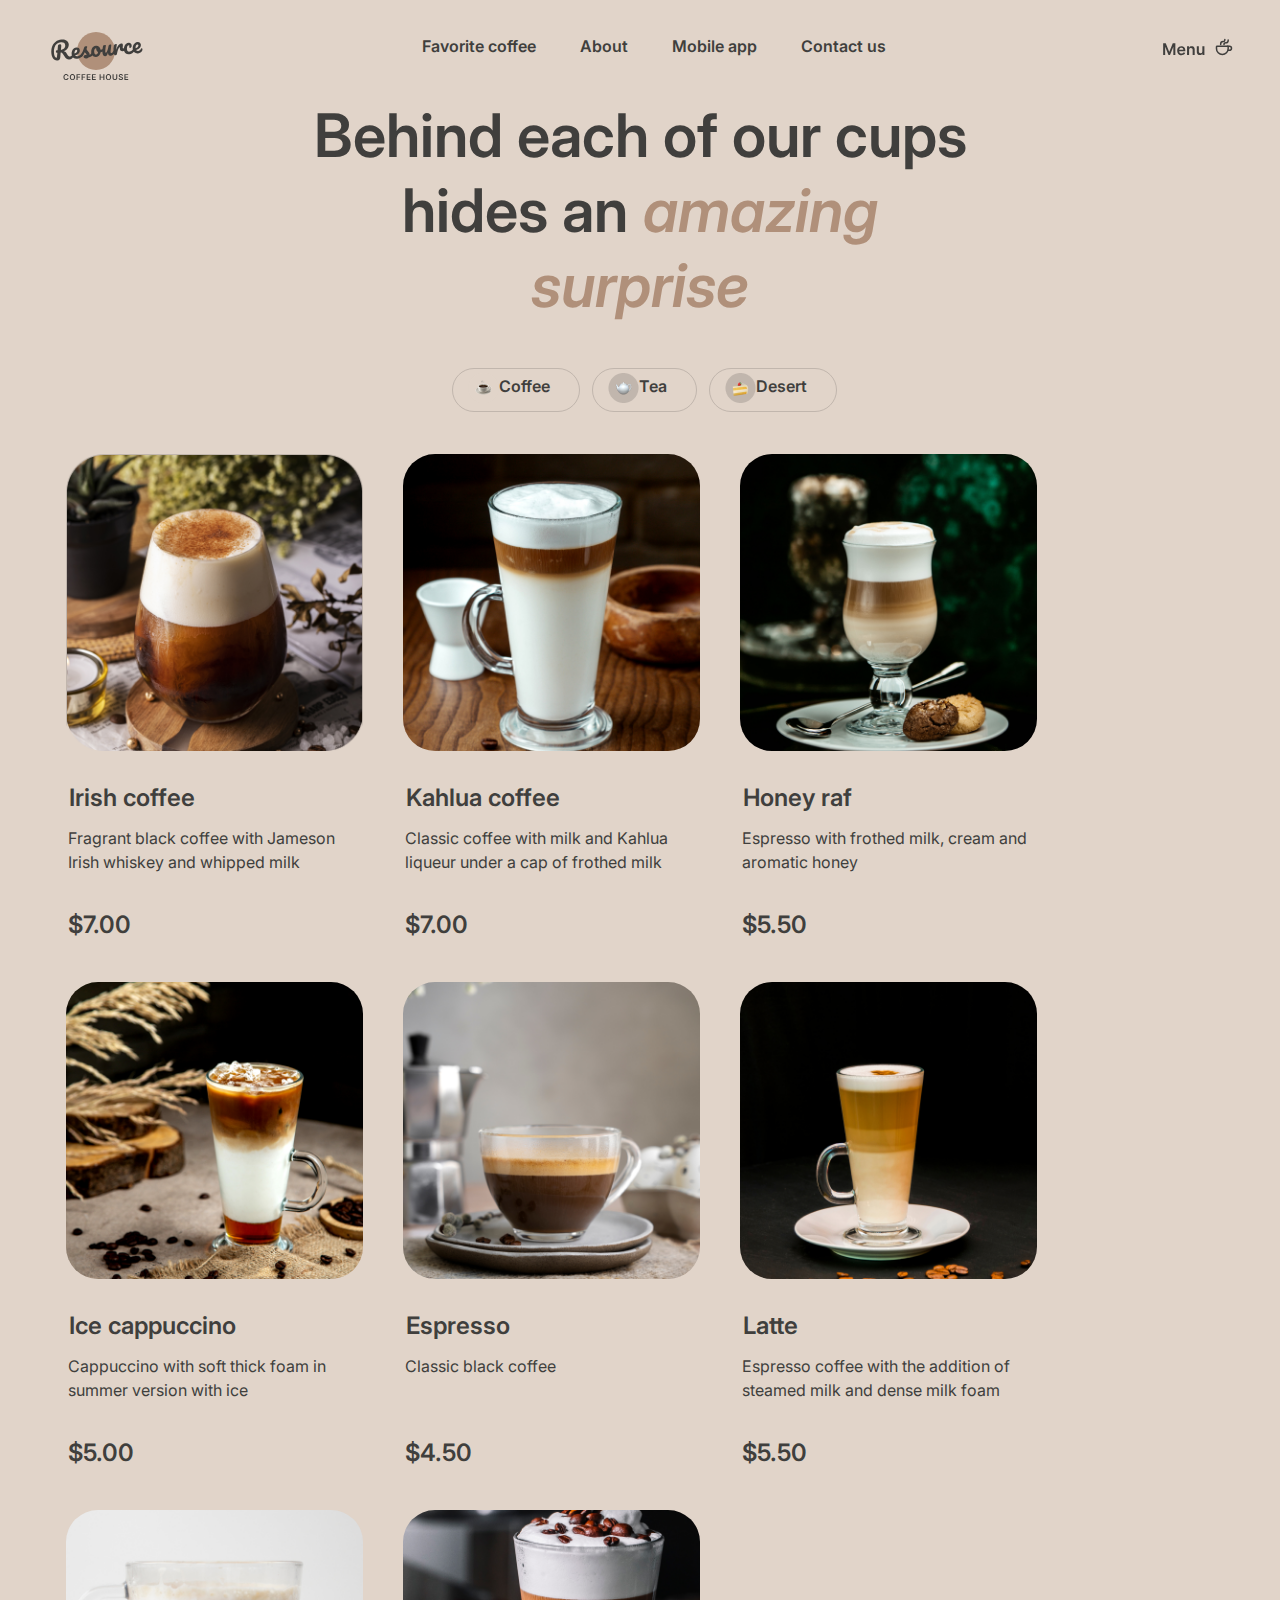
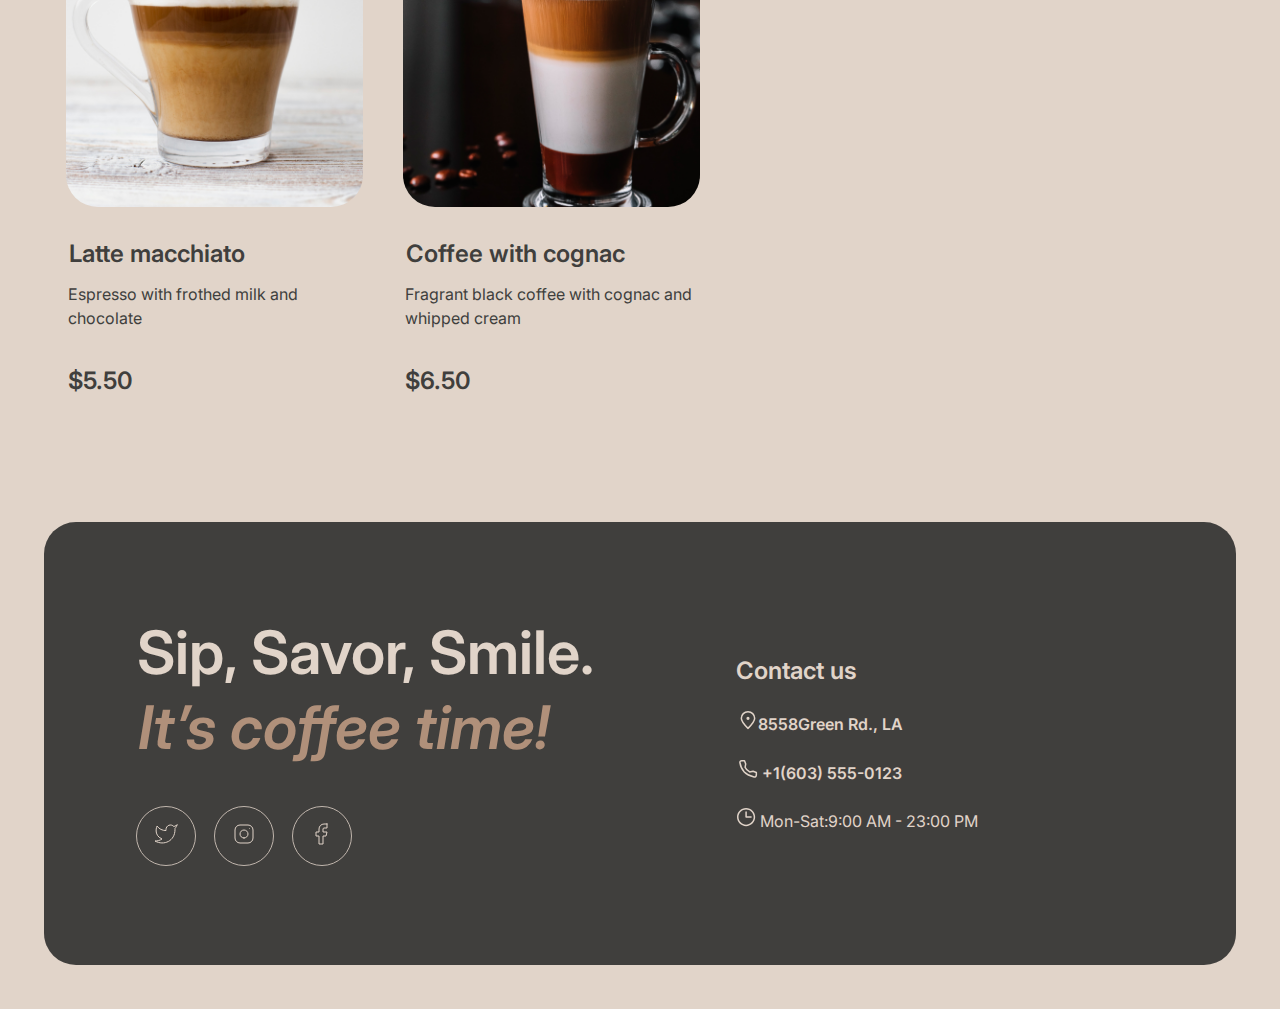
==== Coffee-House/page2/menu.html @ 2c1d0904 "Add files via upload" ====
<!doctype html>
<html lang="en">
    <head>
        <meta charset="UTF-8" />
        <meta name="viewport" content="width=device-width, initial-scale=1.0" />
        <title>Menu</title>
        <link rel="stylesheet" href="./css/menu.css" />
        <link rel="icon" href="../assets/favicon.ico" />
    </head>
    <body>
        <div class="wrapper">
            <header class="header">
                <div class="header__container">
                    <a
                        class="header__logo"
                        href="https://rolling-scopes-school.github.io/valdispatriarh-JSFE2023Q4/Coffee-House/"
                    >
                        <img src="../assets/logo.svg" alt="logo" />
                    </a>
                    <nav class="header__nav nav">
                        <ul class="nav__list">
                            <li class="nav__item">
                                <a
                                    href="https://rolling-scopes-school.github.io/valdispatriarh-JSFE2023Q4/Coffee-House/#favorite-coffee"
                                    class="nav__link"
                                    >Favorite coffee</a
                                >
                            </li>
                            <li class="nav__item">
                                <a
                                    href="https://rolling-scopes-school.github.io/valdispatriarh-JSFE2023Q4/Coffee-House/#about"
                                    class="nav__link"
                                    >About</a
                                >
                            </li>
                            <li class="nav__item">
                                <a
                                    href="https://rolling-scopes-school.github.io/valdispatriarh-JSFE2023Q4/Coffee-House/#mobile-app"
                                    class="nav__link"
                                    >Mobile app</a
                                >
                            </li>
                            <li class="nav__item">
                                <a href="#contact-us" class="nav__link"
                                    >Contact us</a
                                >
                            </li>
                        </ul>
                    </nav>
                    <a class="header__btn">
                        <img src="../assets/menu-item.svg" alt="menu" />
                    </a>
                    <img
                        class="header__img-burger"
                        src="../assets/button-icon-burger.svg"
                        alt="burger-menu"
                    />
                </div>
            </header>
            <main class="page2">
                <div class="page2__container menu">
                    <h1 class="menu__h1">
                        Behind each of our cups hides an
                        <i class="h1-i">amazing surprise</i>
                    </h1>
                    <div class="menu__link-list link-list">
                        <button class="link-list__button">
                            <img src="../assets/icon.png" alt="cofee" />Coffee
                        </button>
                        <button class="link-list__button">
                            <img src="../assets/icon2.png" alt="tea" />Tea
                        </button>
                        <button class="link-list__button">
                            <img src="../assets/icon3.png" alt="desert" />Desert
                        </button>
                    </div>
                    <div class="menu__block-card block-card">
                        <div class="block-card__card card">
                            <img
                                class="card__img"
                                src="../assets/coffee-1.png"
                                alt="coffee"
                            />
                            <div class="card__h3-name">Irish coffee</div>
                            <div class="card__text">
                                Fragrant black coffee with Jameson Irish whiskey
                                and whipped milk
                            </div>
                            <div class="card__h3-price">$7.00</div>
                        </div>
                        <div class="block-card__card card">
                            <img
                                class="card__img"
                                src="../assets/coffee-2.png"
                                alt="coffee"
                            />
                            <div class="card__h3-name">Kahlua coffee</div>
                            <div class="card__text">
                                Classic coffee with milk and Kahlua liqueur
                                under a cap of frothed milk
                            </div>
                            <div class="card__h3-price">$7.00</div>
                        </div>
                        <div class="block-card__card card">
                            <img
                                class="card__img"
                                src="../assets/coffee-3.png"
                                alt="coffee"
                            />
                            <div class="card__h3-name">Honey raf</div>
                            <div class="card__text">
                                Espresso with frothed milk, cream and aromatic
                                honey
                            </div>
                            <div class="card__h3-price">$5.50</div>
                        </div>
                        <div class="block-card__card card">
                            <img
                                class="card__img"
                                src="../assets/coffee-4.png"
                                alt="coffee"
                            />
                            <div class="card__h3-name">Ice cappuccino</div>
                            <div class="card__text">
                                Cappuccino with soft thick foam in summer
                                version with ice
                            </div>
                            <div class="card__h3-price">$5.00</div>
                        </div>
                        <div class="block-card__card card">
                            <img
                                class="card__img"
                                src="../assets/coffee-5.png"
                                alt="coffee"
                            />
                            <div class="card__h3-name">Espresso</div>
                            <div class="card__text">Classic black coffee</div>
                            <div class="card__h3-price">$4.50</div>
                        </div>
                        <div class="block-card__card card">
                            <img
                                class="card__img"
                                src="../assets/coffee-6.png"
                                alt="coffee"
                            />
                            <div class="card__h3-name">Latte</div>
                            <div class="card__text">
                                Espresso coffee with the addition of steamed
                                milk and dense milk foam
                            </div>
                            <div class="card__h3-price">$5.50</div>
                        </div>
                        <div class="block-card__card card">
                            <img
                                class="card__img"
                                src="../assets/coffee-7.png"
                                alt="coffee"
                            />
                            <div class="card__h3-name">Latte macchiato</div>
                            <div class="card__text">
                                Espresso with frothed milk and chocolate
                            </div>
                            <div class="card__h3-price">$5.50</div>
                        </div>
                        <div class="block-card__card card">
                            <img
                                class="card__img"
                                src="../assets/coffee-8.png"
                                alt="coffee"
                            />
                            <div class="card__h3-name">Coffee with cognac</div>
                            <div class="card__text">
                                Fragrant black coffee with cognac and whipped
                                cream
                            </div>
                            <div class="card__h3-price">$6.50</div>
                        </div>
                    </div>
                </div>
            </main>
            <footer class="footer">
                <div class="footer__container contact">
                    <div class="contact__column1 column1">
                        <h2 class="column1__h2-footer" id="contact-us">
                            Sip, Savor, Smile. <br />
                            <i class="h2-i">It’s coffee time!</i>
                        </h2>
                        <div class="column1__socials socials">
                            <button class="socials__social">
                                <img
                                    src="../assets/twitter.svg"
                                    alt="twitter"
                                />
                            </button>
                            <button class="socials__social">
                                <img
                                    src="../assets/instagram.svg"
                                    alt="instagram"
                                />
                            </button>
                            <button class="socials__social">
                                <img
                                    src="../assets/facebook.svg"
                                    alt="facebook"
                                />
                            </button>
                        </div>
                    </div>
                    <div class="contact__column2 column2">
                        <div class="column2__h3">Contact us</div>
                        <div class="column2__block-mobile block-mobile">
                            <div class="block-mobile__mobile mobile">
                                <a
                                    class="mobile__link"
                                    href="https://www.google.com/maps/place/Stadion+KS+Unia/@50.0843078,19.0805729,440m/data=!3m1!1e3!4m6!3m5!1s0x4716b8bbd74f8417:0xfcd9d0f91b999018!8m2!3d50.0828512!4d19.0829409!16s%2Fg%2F1tlbmw_q?hl=pl&entry=ttu"
                                    target="_blank"
                                    ><img
                                        src="../assets/pin-alt.svg"
                                        alt="pin-alt"
                                    />8558Green Rd., LA</a
                                >
                            </div>
                            <div class="block-mobile__mobile mobile">
                                <a
                                    class="mobile__link"
                                    href="tel:+1(603)555-0123"
                                >
                                    <img
                                        src="../assets/phone.svg"
                                        alt="phone"
                                    />
                                    +1(603) 555-0123</a
                                >
                            </div>
                            <div class="block-mobile__mobile mobile">
                                <img src="../assets/Union.svg" alt="Union" />
                                Mon-Sat:9:00 AM - 23:00 PM
                            </div>
                        </div>
                    </div>
                </div>
            </footer>
        </div>
        <script src="js/main.js"></script>
    </body>
</html>
---- Coffee-House/page2/css/menu.css ----
@charset "UTF-8";
@import url(https://fonts.googleapis.com/css?family=Inter:100,200,300,regular,500,600,700,800,900);
.wrapper {
  display: flex;
}

.item {
  flex: 1 200px;
  order: 2;
}

/*! normalize.css v8.0.1 | MIT License | github.com/necolas/normalize.css */
/* Document
   ========================================================================== */
/**
 * 1. Correct the line height in all browsers.
 * 2. Prevent adjustments of font size after orientation changes in iOS.
 */
html {
  line-height: 1.15; /* 1 */
  -webkit-text-size-adjust: 100%; /* 2 */
}

/* Sections
     ========================================================================== */
/**
   * Remove the margin in all browsers.
   */
body {
  margin: 0;
}

/**
   * Render the `main` element consistently in IE.
   */
main {
  display: block;
}

/**
   * Correct the font size and margin on `h1` elements within `section` and
   * `article` contexts in Chrome, Firefox, and Safari.
   */
h1 {
  font-size: 2em;
  margin: 0.67em 0;
}

/* Grouping content
     ========================================================================== */
/**
   * 1. Add the correct box sizing in Firefox.
   * 2. Show the overflow in Edge and IE.
   */
hr {
  box-sizing: content-box; /* 1 */
  height: 0; /* 1 */
  overflow: visible; /* 2 */
}

/**
   * 1. Correct the inheritance and scaling of font size in all browsers.
   * 2. Correct the odd `em` font sizing in all browsers.
   */
pre {
  font-family: monospace, monospace; /* 1 */
  font-size: 1em; /* 2 */
}

/* Text-level semantics
     ========================================================================== */
/**
   * Remove the gray background on active links in IE 10.
   */
a {
  background-color: transparent;
}

/**
   * 1. Remove the bottom border in Chrome 57-
   * 2. Add the correct text decoration in Chrome, Edge, IE, Opera, and Safari.
   */
abbr[title] {
  border-bottom: none; /* 1 */
  text-decoration: underline; /* 2 */
  -webkit-text-decoration: underline dotted;
          text-decoration: underline dotted; /* 2 */
}

/**
   * Add the correct font weight in Chrome, Edge, and Safari.
   */
b,
strong {
  font-weight: bolder;
}

/**
   * 1. Correct the inheritance and scaling of font size in all browsers.
   * 2. Correct the odd `em` font sizing in all browsers.
   */
code,
kbd,
samp {
  font-family: monospace, monospace; /* 1 */
  font-size: 1em; /* 2 */
}

/**
   * Add the correct font size in all browsers.
   */
small {
  font-size: 80%;
}

/**
   * Prevent `sub` and `sup` elements from affecting the line height in
   * all browsers.
   */
sub,
sup {
  font-size: 75%;
  line-height: 0;
  position: relative;
  vertical-align: baseline;
}

sub {
  bottom: -0.25em;
}

sup {
  top: -0.5em;
}

/* Embedded content
     ========================================================================== */
/**
   * Remove the border on images inside links in IE 10.
   */
img {
  border-style: none;
}

/* Forms
     ========================================================================== */
/**
   * 1. Change the font styles in all browsers.
   * 2. Remove the margin in Firefox and Safari.
   */
button,
input,
optgroup,
select,
textarea {
  font-family: inherit; /* 1 */
  font-size: 100%; /* 1 */
  line-height: 1.15; /* 1 */
  margin: 0; /* 2 */
}

/**
   * Show the overflow in IE.
   * 1. Show the overflow in Edge.
   */
button,
input {
  /* 1 */
  overflow: visible;
}

/**
   * Remove the inheritance of text transform in Edge, Firefox, and IE.
   * 1. Remove the inheritance of text transform in Firefox.
   */
button,
select {
  /* 1 */
  text-transform: none;
}

/**
   * Correct the inability to style clickable types in iOS and Safari.
   */
button,
[type=button],
[type=reset],
[type=submit] {
  -webkit-appearance: button;
}

/**
   * Remove the inner border and padding in Firefox.
   */
button::-moz-focus-inner,
[type=button]::-moz-focus-inner,
[type=reset]::-moz-focus-inner,
[type=submit]::-moz-focus-inner {
  border-style: none;
  padding: 0;
}

/**
   * Restore the focus styles unset by the previous rule.
   */
button:-moz-focusring,
[type=button]:-moz-focusring,
[type=reset]:-moz-focusring,
[type=submit]:-moz-focusring {
  outline: 1px dotted ButtonText;
}

/**
   * Correct the padding in Firefox.
   */
fieldset {
  padding: 0.35em 0.75em 0.625em;
}

/**
   * 1. Correct the text wrapping in Edge and IE.
   * 2. Correct the color inheritance from `fieldset` elements in IE.
   * 3. Remove the padding so developers are not caught out when they zero out
   *    `fieldset` elements in all browsers.
   */
legend {
  box-sizing: border-box; /* 1 */
  color: inherit; /* 2 */
  display: table; /* 1 */
  max-width: 100%; /* 1 */
  padding: 0; /* 3 */
  white-space: normal; /* 1 */
}

/**
   * Add the correct vertical alignment in Chrome, Firefox, and Opera.
   */
progress {
  vertical-align: baseline;
}

/**
   * Remove the default vertical scrollbar in IE 10+.
   */
textarea {
  overflow: auto;
}

/**
   * 1. Add the correct box sizing in IE 10.
   * 2. Remove the padding in IE 10.
   */
[type=checkbox],
[type=radio] {
  box-sizing: border-box; /* 1 */
  padding: 0; /* 2 */
}

/**
   * Correct the cursor style of increment and decrement buttons in Chrome.
   */
[type=number]::-webkit-inner-spin-button,
[type=number]::-webkit-outer-spin-button {
  height: auto;
}

/**
   * 1. Correct the odd appearance in Chrome and Safari.
   * 2. Correct the outline style in Safari.
   */
[type=search] {
  -webkit-appearance: textfield; /* 1 */
  outline-offset: -2px; /* 2 */
}

/**
   * Remove the inner padding in Chrome and Safari on macOS.
   */
[type=search]::-webkit-search-decoration {
  -webkit-appearance: none;
}

/**
   * 1. Correct the inability to style clickable types in iOS and Safari.
   * 2. Change font properties to `inherit` in Safari.
   */
::-webkit-file-upload-button {
  -webkit-appearance: button; /* 1 */
  font: inherit; /* 2 */
}

/* Interactive
     ========================================================================== */
/*
   * Add the correct display in Edge, IE 10+, and Firefox.
   */
details {
  display: block;
}

/*
   * Add the correct display in all browsers.
   */
summary {
  display: list-item;
}

/* Misc
     ========================================================================== */
/**
   * Add the correct display in IE 10+.
   */
template {
  display: none;
}

/**
   * Add the correct display in IE 10.
   */
[hidden] {
  display: none;
}

.menu__h1, .h1-i, .h2-i, .column1__h2-footer {
  font-size: 3.75rem;
  font-weight: 600;
  line-height: 125%;
}

.h1-i, .h2-i {
  font-style: italic;
}

.card__h3-price, .card__h3-name, .column2__h3 {
  font-size: 1.5rem;
  font-weight: 600;
  line-height: 125%;
}

body {
  font-size: 1rem;
  font-weight: 400;
  line-height: 150%;
}

.menu .link-list__button, .nav__link, .mobile__link {
  font-size: 1rem;
  font-weight: 600;
  line-height: 150%;
}

.header__container {
  max-height: 3.75rem;
  display: flex;
  flex-direction: row;
  justify-content: space-between;
}
.header__nav {
  flex: 1 1 auto;
  display: flex;
  flex-direction: row;
}
@media screen and (max-width: 768px) {
  .header__nav {
    display: none;
  }
}
.header__btn {
  padding-top: 0.7rem;
}
@media screen and (max-width: 768px) {
  .header__btn {
    display: none;
  }
}
.header__img-burger {
  display: none;
}
@media screen and (max-width: 768px) {
  .header__img-burger {
    display: block;
  }
}

.nav__list {
  padding: 0;
  margin: 0;
  flex: 1 1 auto;
  display: flex;
  flex-direction: row;
  justify-content: center;
  gap: 1.9rem;
  list-style: none;
}
.nav__item {
  display: flex;
  flex-direction: row;
}
.nav__link {
  padding: 0.3rem 0.3rem 0.3rem 0.3rem;
}

.wrapper {
  display: flex;
}

.item {
  flex: 1 200px;
  order: 2;
}

/*! normalize.css v8.0.1 | MIT License | github.com/necolas/normalize.css */
/* Document
   ========================================================================== */
/**
 * 1. Correct the line height in all browsers.
 * 2. Prevent adjustments of font size after orientation changes in iOS.
 */
html {
  line-height: 1.15; /* 1 */
  -webkit-text-size-adjust: 100%; /* 2 */
}

/* Sections
     ========================================================================== */
/**
   * Remove the margin in all browsers.
   */
body {
  margin: 0;
}

/**
   * Render the `main` element consistently in IE.
   */
main {
  display: block;
}

/**
   * Correct the font size and margin on `h1` elements within `section` and
   * `article` contexts in Chrome, Firefox, and Safari.
   */
h1 {
  font-size: 2em;
  margin: 0.67em 0;
}

/* Grouping content
     ========================================================================== */
/**
   * 1. Add the correct box sizing in Firefox.
   * 2. Show the overflow in Edge and IE.
   */
hr {
  box-sizing: content-box; /* 1 */
  height: 0; /* 1 */
  overflow: visible; /* 2 */
}

/**
   * 1. Correct the inheritance and scaling of font size in all browsers.
   * 2. Correct the odd `em` font sizing in all browsers.
   */
pre {
  font-family: monospace, monospace; /* 1 */
  font-size: 1em; /* 2 */
}

/* Text-level semantics
     ========================================================================== */
/**
   * Remove the gray background on active links in IE 10.
   */
a {
  background-color: transparent;
}

/**
   * 1. Remove the bottom border in Chrome 57-
   * 2. Add the correct text decoration in Chrome, Edge, IE, Opera, and Safari.
   */
abbr[title] {
  border-bottom: none; /* 1 */
  text-decoration: underline; /* 2 */
  -webkit-text-decoration: underline dotted;
          text-decoration: underline dotted; /* 2 */
}

/**
   * Add the correct font weight in Chrome, Edge, and Safari.
   */
b,
strong {
  font-weight: bolder;
}

/**
   * 1. Correct the inheritance and scaling of font size in all browsers.
   * 2. Correct the odd `em` font sizing in all browsers.
   */
code,
kbd,
samp {
  font-family: monospace, monospace; /* 1 */
  font-size: 1em; /* 2 */
}

/**
   * Add the correct font size in all browsers.
   */
small {
  font-size: 80%;
}

/**
   * Prevent `sub` and `sup` elements from affecting the line height in
   * all browsers.
   */
sub,
sup {
  font-size: 75%;
  line-height: 0;
  position: relative;
  vertical-align: baseline;
}

sub {
  bottom: -0.25em;
}

sup {
  top: -0.5em;
}

/* Embedded content
     ========================================================================== */
/**
   * Remove the border on images inside links in IE 10.
   */
img {
  border-style: none;
}

/* Forms
     ========================================================================== */
/**
   * 1. Change the font styles in all browsers.
   * 2. Remove the margin in Firefox and Safari.
   */
button,
input,
optgroup,
select,
textarea {
  font-family: inherit; /* 1 */
  font-size: 100%; /* 1 */
  line-height: 1.15; /* 1 */
  margin: 0; /* 2 */
}

/**
   * Show the overflow in IE.
   * 1. Show the overflow in Edge.
   */
button,
input {
  /* 1 */
  overflow: visible;
}

/**
   * Remove the inheritance of text transform in Edge, Firefox, and IE.
   * 1. Remove the inheritance of text transform in Firefox.
   */
button,
select {
  /* 1 */
  text-transform: none;
}

/**
   * Correct the inability to style clickable types in iOS and Safari.
   */
button,
[type=button],
[type=reset],
[type=submit] {
  -webkit-appearance: button;
}

/**
   * Remove the inner border and padding in Firefox.
   */
button::-moz-focus-inner,
[type=button]::-moz-focus-inner,
[type=reset]::-moz-focus-inner,
[type=submit]::-moz-focus-inner {
  border-style: none;
  padding: 0;
}

/**
   * Restore the focus styles unset by the previous rule.
   */
button:-moz-focusring,
[type=button]:-moz-focusring,
[type=reset]:-moz-focusring,
[type=submit]:-moz-focusring {
  outline: 1px dotted ButtonText;
}

/**
   * Correct the padding in Firefox.
   */
fieldset {
  padding: 0.35em 0.75em 0.625em;
}

/**
   * 1. Correct the text wrapping in Edge and IE.
   * 2. Correct the color inheritance from `fieldset` elements in IE.
   * 3. Remove the padding so developers are not caught out when they zero out
   *    `fieldset` elements in all browsers.
   */
legend {
  box-sizing: border-box; /* 1 */
  color: inherit; /* 2 */
  display: table; /* 1 */
  max-width: 100%; /* 1 */
  padding: 0; /* 3 */
  white-space: normal; /* 1 */
}

/**
   * Add the correct vertical alignment in Chrome, Firefox, and Opera.
   */
progress {
  vertical-align: baseline;
}

/**
   * Remove the default vertical scrollbar in IE 10+.
   */
textarea {
  overflow: auto;
}

/**
   * 1. Add the correct box sizing in IE 10.
   * 2. Remove the padding in IE 10.
   */
[type=checkbox],
[type=radio] {
  box-sizing: border-box; /* 1 */
  padding: 0; /* 2 */
}

/**
   * Correct the cursor style of increment and decrement buttons in Chrome.
   */
[type=number]::-webkit-inner-spin-button,
[type=number]::-webkit-outer-spin-button {
  height: auto;
}

/**
   * 1. Correct the odd appearance in Chrome and Safari.
   * 2. Correct the outline style in Safari.
   */
[type=search] {
  -webkit-appearance: textfield; /* 1 */
  outline-offset: -2px; /* 2 */
}

/**
   * Remove the inner padding in Chrome and Safari on macOS.
   */
[type=search]::-webkit-search-decoration {
  -webkit-appearance: none;
}

/**
   * 1. Correct the inability to style clickable types in iOS and Safari.
   * 2. Change font properties to `inherit` in Safari.
   */
::-webkit-file-upload-button {
  -webkit-appearance: button; /* 1 */
  font: inherit; /* 2 */
}

/* Interactive
     ========================================================================== */
/*
   * Add the correct display in Edge, IE 10+, and Firefox.
   */
details {
  display: block;
}

/*
   * Add the correct display in all browsers.
   */
summary {
  display: list-item;
}

/* Misc
     ========================================================================== */
/**
   * Add the correct display in IE 10+.
   */
template {
  display: none;
}

/**
   * Add the correct display in IE 10.
   */
[hidden] {
  display: none;
}

.menu__h1, .h1-i, .h2-i, .column1__h2-footer {
  font-size: 3.75rem;
  font-weight: 600;
  line-height: 125%;
}

.h1-i, .h2-i {
  font-style: italic;
}

.card__h3-price, .card__h3-name, .column2__h3 {
  font-size: 1.5rem;
  font-weight: 600;
  line-height: 125%;
}

body {
  font-size: 1rem;
  font-weight: 400;
  line-height: 150%;
}

.menu .link-list__button, .nav__link, .mobile__link {
  font-size: 1rem;
  font-weight: 600;
  line-height: 150%;
}

.footer__container {
  display: flex;
  flex-direction: row;
  background-color: #403f3d;
  border-radius: 2rem;
  padding: 5rem;
  gap: 8.625rem;
}
@media screen and (max-width: 1100px) {
  .footer__container {
    display: flex;
    flex-direction: column;
    gap: 0rem;
  }
}

.contact__column1 {
  display: flex;
  flex-direction: column;
  align-items: flex-start;
}
.contact__column2 {
  display: flex;
  flex-direction: column;
  margin-top: 3.1875rem;
}

.column1__h2-footer {
  color: #e1d4c9;
  padding: 0.625rem 0 0 0.625rem;
  margin: 0;
}
.column1__socials {
  display: flex;
  flex-direction: row;
  margin: 1.875rem 5.875rem 0.4375rem 0rem;
}

.socials__social {
  width: 3.75rem;
  height: 3.75rem;
  border-radius: 15rem;
  border: 0.0625rem solid #c1b6ad;
  background-color: transparent;
  padding: 0.4375rem;
  margin: 0.5625rem;
  cursor: pointer;
}
.socials__social:hover {
  background-color: #403f3d;
  color: #e1d4c9;
}

.column2__h3 {
  font-family: "Inter", sans-serif;
  color: #e1d4c9;
}
.column2__block-mobile {
  color: #e1d4c9;
}

.block-mobile__mobile {
  margin: 1.3125rem 0 0 0;
}

.mobile__link {
  font-family: "Inter", sans-serif;
  color: #e1d4c9;
  text-decoration: none;
  transition: -webkit-text-decoration 2s ease;
  transition: text-decoration 2s ease;
  transition: text-decoration 2s ease, -webkit-text-decoration 2s ease;
  cursor: pointer;
}
.mobile__link:hover {
  text-decoration: underline;
}

.wrapper {
  display: flex;
}

.item {
  flex: 1 200px;
  order: 2;
}

/*! normalize.css v8.0.1 | MIT License | github.com/necolas/normalize.css */
/* Document
   ========================================================================== */
/**
 * 1. Correct the line height in all browsers.
 * 2. Prevent adjustments of font size after orientation changes in iOS.
 */
html {
  line-height: 1.15; /* 1 */
  -webkit-text-size-adjust: 100%; /* 2 */
}

/* Sections
     ========================================================================== */
/**
   * Remove the margin in all browsers.
   */
body {
  margin: 0;
}

/**
   * Render the `main` element consistently in IE.
   */
main {
  display: block;
}

/**
   * Correct the font size and margin on `h1` elements within `section` and
   * `article` contexts in Chrome, Firefox, and Safari.
   */
h1 {
  font-size: 2em;
  margin: 0.67em 0;
}

/* Grouping content
     ========================================================================== */
/**
   * 1. Add the correct box sizing in Firefox.
   * 2. Show the overflow in Edge and IE.
   */
hr {
  box-sizing: content-box; /* 1 */
  height: 0; /* 1 */
  overflow: visible; /* 2 */
}

/**
   * 1. Correct the inheritance and scaling of font size in all browsers.
   * 2. Correct the odd `em` font sizing in all browsers.
   */
pre {
  font-family: monospace, monospace; /* 1 */
  font-size: 1em; /* 2 */
}

/* Text-level semantics
     ========================================================================== */
/**
   * Remove the gray background on active links in IE 10.
   */
a {
  background-color: transparent;
}

/**
   * 1. Remove the bottom border in Chrome 57-
   * 2. Add the correct text decoration in Chrome, Edge, IE, Opera, and Safari.
   */
abbr[title] {
  border-bottom: none; /* 1 */
  text-decoration: underline; /* 2 */
  -webkit-text-decoration: underline dotted;
          text-decoration: underline dotted; /* 2 */
}

/**
   * Add the correct font weight in Chrome, Edge, and Safari.
   */
b,
strong {
  font-weight: bolder;
}

/**
   * 1. Correct the inheritance and scaling of font size in all browsers.
   * 2. Correct the odd `em` font sizing in all browsers.
   */
code,
kbd,
samp {
  font-family: monospace, monospace; /* 1 */
  font-size: 1em; /* 2 */
}

/**
   * Add the correct font size in all browsers.
   */
small {
  font-size: 80%;
}

/**
   * Prevent `sub` and `sup` elements from affecting the line height in
   * all browsers.
   */
sub,
sup {
  font-size: 75%;
  line-height: 0;
  position: relative;
  vertical-align: baseline;
}

sub {
  bottom: -0.25em;
}

sup {
  top: -0.5em;
}

/* Embedded content
     ========================================================================== */
/**
   * Remove the border on images inside links in IE 10.
   */
img {
  border-style: none;
}

/* Forms
     ========================================================================== */
/**
   * 1. Change the font styles in all browsers.
   * 2. Remove the margin in Firefox and Safari.
   */
button,
input,
optgroup,
select,
textarea {
  font-family: inherit; /* 1 */
  font-size: 100%; /* 1 */
  line-height: 1.15; /* 1 */
  margin: 0; /* 2 */
}

/**
   * Show the overflow in IE.
   * 1. Show the overflow in Edge.
   */
button,
input {
  /* 1 */
  overflow: visible;
}

/**
   * Remove the inheritance of text transform in Edge, Firefox, and IE.
   * 1. Remove the inheritance of text transform in Firefox.
   */
button,
select {
  /* 1 */
  text-transform: none;
}

/**
   * Correct the inability to style clickable types in iOS and Safari.
   */
button,
[type=button],
[type=reset],
[type=submit] {
  -webkit-appearance: button;
}

/**
   * Remove the inner border and padding in Firefox.
   */
button::-moz-focus-inner,
[type=button]::-moz-focus-inner,
[type=reset]::-moz-focus-inner,
[type=submit]::-moz-focus-inner {
  border-style: none;
  padding: 0;
}

/**
   * Restore the focus styles unset by the previous rule.
   */
button:-moz-focusring,
[type=button]:-moz-focusring,
[type=reset]:-moz-focusring,
[type=submit]:-moz-focusring {
  outline: 1px dotted ButtonText;
}

/**
   * Correct the padding in Firefox.
   */
fieldset {
  padding: 0.35em 0.75em 0.625em;
}

/**
   * 1. Correct the text wrapping in Edge and IE.
   * 2. Correct the color inheritance from `fieldset` elements in IE.
   * 3. Remove the padding so developers are not caught out when they zero out
   *    `fieldset` elements in all browsers.
   */
legend {
  box-sizing: border-box; /* 1 */
  color: inherit; /* 2 */
  display: table; /* 1 */
  max-width: 100%; /* 1 */
  padding: 0; /* 3 */
  white-space: normal; /* 1 */
}

/**
   * Add the correct vertical alignment in Chrome, Firefox, and Opera.
   */
progress {
  vertical-align: baseline;
}

/**
   * Remove the default vertical scrollbar in IE 10+.
   */
textarea {
  overflow: auto;
}

/**
   * 1. Add the correct box sizing in IE 10.
   * 2. Remove the padding in IE 10.
   */
[type=checkbox],
[type=radio] {
  box-sizing: border-box; /* 1 */
  padding: 0; /* 2 */
}

/**
   * Correct the cursor style of increment and decrement buttons in Chrome.
   */
[type=number]::-webkit-inner-spin-button,
[type=number]::-webkit-outer-spin-button {
  height: auto;
}

/**
   * 1. Correct the odd appearance in Chrome and Safari.
   * 2. Correct the outline style in Safari.
   */
[type=search] {
  -webkit-appearance: textfield; /* 1 */
  outline-offset: -2px; /* 2 */
}

/**
   * Remove the inner padding in Chrome and Safari on macOS.
   */
[type=search]::-webkit-search-decoration {
  -webkit-appearance: none;
}

/**
   * 1. Correct the inability to style clickable types in iOS and Safari.
   * 2. Change font properties to `inherit` in Safari.
   */
::-webkit-file-upload-button {
  -webkit-appearance: button; /* 1 */
  font: inherit; /* 2 */
}

/* Interactive
     ========================================================================== */
/*
   * Add the correct display in Edge, IE 10+, and Firefox.
   */
details {
  display: block;
}

/*
   * Add the correct display in all browsers.
   */
summary {
  display: list-item;
}

/* Misc
     ========================================================================== */
/**
   * Add the correct display in IE 10+.
   */
template {
  display: none;
}

/**
   * Add the correct display in IE 10.
   */
[hidden] {
  display: none;
}

.menu__h1, .h1-i, .h2-i, .column1__h2-footer {
  font-size: 3.75rem;
  font-weight: 600;
  line-height: 125%;
}

.h1-i, .h2-i {
  font-style: italic;
}

.card__h3-price, .card__h3-name, .column2__h3 {
  font-size: 1.5rem;
  font-weight: 600;
  line-height: 125%;
}

body {
  font-size: 1rem;
  font-weight: 400;
  line-height: 150%;
}

.menu .link-list__button, .nav__link, .mobile__link {
  font-size: 1rem;
  font-weight: 600;
  line-height: 150%;
}

* {
  box-sizing: border-box;
  border: 0.0625rem solid rgba(0, 0, 0, 0);
}

html {
  scroll-behavior: smooth;
}

body {
  background-color: #e1d4c9;
  font-family: "Inter", sans-serif;
  color: #403f3d;
  touch-action: manipulation;
}

.wrapper {
  min-height: 100%;
  overflow: clip;
  display: flex;
  flex-direction: column;
  padding: 1.25rem 2.5rem 2.5rem 2.5rem;
}

[class*=__container] {
  max-width: 85rem;
  margin: 0 auto;
}

.menu__h1, .h1-i, .h2-i, .column1__h2-footer {
  font-size: 3.75rem;
  font-weight: 600;
  line-height: 125%;
}

.h1-i, .h2-i {
  font-style: italic;
}

.card__h3-price, .card__h3-name, .column2__h3 {
  font-size: 1.5rem;
  font-weight: 600;
  line-height: 125%;
}

body {
  font-size: 1rem;
  font-weight: 400;
  line-height: 150%;
}

.menu .link-list__button, .nav__link, .mobile__link {
  font-size: 1rem;
  font-weight: 600;
  line-height: 150%;
}

.menu__h1, .h1-i, .h2-i {
  font-family: "Inter", sans-serif;
  color: #403f3d;
}

.h1-i, .h2-i {
  color: #b0907a;
}

.column1__h2-footer, .menu__h1, .h1-i, .h2-i {
  font-size: 3.75rem;
  font-weight: 600;
  line-height: 125%;
}

.h1-i, .h2-i {
  font-style: italic;
}

.card__h3-price, .card__h3-name, .column2__h3 {
  font-size: 1.5rem;
  font-weight: 600;
  line-height: 125%;
}

body {
  font-size: 1rem;
  font-weight: 400;
  line-height: 150%;
}

.menu .link-list__button, .nav__link, .mobile__link {
  font-size: 1rem;
  font-weight: 600;
  line-height: 150%;
}

.column1__h2-footer, .menu__h1, .h1-i, .h2-i {
  font-size: 3.75rem;
  font-weight: 600;
  line-height: 125%;
}

.h1-i, .h2-i {
  font-style: italic;
}

.card__h3-price, .card__h3-name, .column2__h3 {
  font-size: 1.5rem;
  font-weight: 600;
  line-height: 125%;
}

body {
  font-size: 1rem;
  font-weight: 400;
  line-height: 150%;
}

.menu .link-list__button, .nav__link, .mobile__link {
  font-size: 1rem;
  font-weight: 600;
  line-height: 150%;
}

.nav__link {
  font-family: "Inter", sans-serif;
  color: #403f3d;
  text-decoration: none;
  transition: -webkit-text-decoration 2s ease;
  transition: text-decoration 2s ease;
  transition: text-decoration 2s ease, -webkit-text-decoration 2s ease;
  cursor: pointer;
}
.nav__link:hover {
  text-decoration: underline;
}

.column1__h2-footer, .menu__h1, .h1-i, .h2-i {
  font-size: 3.75rem;
  font-weight: 600;
  line-height: 125%;
}

.h1-i, .h2-i {
  font-style: italic;
}

.card__h3-price, .card__h3-name, .column2__h3 {
  font-size: 1.5rem;
  font-weight: 600;
  line-height: 125%;
}

body {
  font-size: 1rem;
  font-weight: 400;
  line-height: 150%;
}

.menu .link-list__button, .mobile__link, .nav__link {
  font-size: 1rem;
  font-weight: 600;
  line-height: 150%;
}

.column1__h2-footer, .menu__h1, .h1-i, .h2-i {
  font-size: 3.75rem;
  font-weight: 600;
  line-height: 125%;
}

.h1-i, .h2-i {
  font-style: italic;
}

.card__h3-price, .card__h3-name, .column2__h3 {
  font-size: 1.5rem;
  font-weight: 600;
  line-height: 125%;
}

body {
  font-size: 1rem;
  font-weight: 400;
  line-height: 150%;
}

.menu .link-list__button, .mobile__link, .nav__link {
  font-size: 1rem;
  font-weight: 600;
  line-height: 150%;
}

.menu__h1, .h1-i, .h2-i {
  font-family: "Inter", sans-serif;
  color: #403f3d;
}

.h1-i, .h2-i {
  color: #b0907a;
}

.column1__h2-footer, .menu__h1, .h1-i, .h2-i {
  font-size: 3.75rem;
  font-weight: 600;
  line-height: 125%;
}

.h1-i, .h2-i {
  font-style: italic;
}

.card__h3-price, .card__h3-name, .column2__h3 {
  font-size: 1.5rem;
  font-weight: 600;
  line-height: 125%;
}

body {
  font-size: 1rem;
  font-weight: 400;
  line-height: 150%;
}

.menu .link-list__button, .mobile__link, .nav__link {
  font-size: 1rem;
  font-weight: 600;
  line-height: 150%;
}

.nav__link {
  font-family: "Inter", sans-serif;
  color: #403f3d;
  text-decoration: none;
  transition: -webkit-text-decoration 2s ease;
  transition: text-decoration 2s ease;
  transition: text-decoration 2s ease, -webkit-text-decoration 2s ease;
  cursor: pointer;
}
.nav__link:hover {
  text-decoration: underline;
}

.column1__h2-footer, .menu__h1, .h1-i, .h2-i {
  font-size: 3.75rem;
  font-weight: 600;
  line-height: 125%;
}

.h1-i, .h2-i {
  font-style: italic;
}

.card__h3-price, .card__h3-name, .column2__h3 {
  font-size: 1.5rem;
  font-weight: 600;
  line-height: 125%;
}

body {
  font-size: 1rem;
  font-weight: 400;
  line-height: 150%;
}

.menu .link-list__button, .mobile__link, .nav__link {
  font-size: 1rem;
  font-weight: 600;
  line-height: 150%;
}

.column1__h2-footer, .menu__h1, .h1-i, .h2-i {
  font-size: 3.75rem;
  font-weight: 600;
  line-height: 125%;
}

.h1-i, .h2-i {
  font-style: italic;
}

.card__h3-price, .card__h3-name, .column2__h3 {
  font-size: 1.5rem;
  font-weight: 600;
  line-height: 125%;
}

body {
  font-size: 1rem;
  font-weight: 400;
  line-height: 150%;
}

.menu .link-list__button, .mobile__link, .nav__link {
  font-size: 1rem;
  font-weight: 600;
  line-height: 150%;
}

.menu__h1, .h1-i, .h2-i {
  font-family: "Inter", sans-serif;
  color: #403f3d;
}

.h1-i, .h2-i {
  color: #b0907a;
}

.column1__h2-footer, .menu__h1, .h1-i, .h2-i {
  font-size: 3.75rem;
  font-weight: 600;
  line-height: 125%;
}

.h1-i, .h2-i {
  font-style: italic;
}

.card__h3-price, .card__h3-name, .column2__h3 {
  font-size: 1.5rem;
  font-weight: 600;
  line-height: 125%;
}

body {
  font-size: 1rem;
  font-weight: 400;
  line-height: 150%;
}

.menu .link-list__button, .mobile__link, .nav__link {
  font-size: 1rem;
  font-weight: 600;
  line-height: 150%;
}

.nav__link {
  font-family: "Inter", sans-serif;
  color: #403f3d;
  text-decoration: none;
  transition: -webkit-text-decoration 2s ease;
  transition: text-decoration 2s ease;
  transition: text-decoration 2s ease, -webkit-text-decoration 2s ease;
  cursor: pointer;
}
.nav__link:hover {
  text-decoration: underline;
}

.wrapper {
  display: flex;
}

.item {
  flex: 1 200px;
  order: 2;
}

/*! normalize.css v8.0.1 | MIT License | github.com/necolas/normalize.css */
/* Document
   ========================================================================== */
/**
 * 1. Correct the line height in all browsers.
 * 2. Prevent adjustments of font size after orientation changes in iOS.
 */
html {
  line-height: 1.15; /* 1 */
  -webkit-text-size-adjust: 100%; /* 2 */
}

/* Sections
     ========================================================================== */
/**
   * Remove the margin in all browsers.
   */
body {
  margin: 0;
}

/**
   * Render the `main` element consistently in IE.
   */
main {
  display: block;
}

/**
   * Correct the font size and margin on `h1` elements within `section` and
   * `article` contexts in Chrome, Firefox, and Safari.
   */
h1 {
  font-size: 2em;
  margin: 0.67em 0;
}

/* Grouping content
     ========================================================================== */
/**
   * 1. Add the correct box sizing in Firefox.
   * 2. Show the overflow in Edge and IE.
   */
hr {
  box-sizing: content-box; /* 1 */
  height: 0; /* 1 */
  overflow: visible; /* 2 */
}

/**
   * 1. Correct the inheritance and scaling of font size in all browsers.
   * 2. Correct the odd `em` font sizing in all browsers.
   */
pre {
  font-family: monospace, monospace; /* 1 */
  font-size: 1em; /* 2 */
}

/* Text-level semantics
     ========================================================================== */
/**
   * Remove the gray background on active links in IE 10.
   */
a {
  background-color: transparent;
}

/**
   * 1. Remove the bottom border in Chrome 57-
   * 2. Add the correct text decoration in Chrome, Edge, IE, Opera, and Safari.
   */
abbr[title] {
  border-bottom: none; /* 1 */
  text-decoration: underline; /* 2 */
  -webkit-text-decoration: underline dotted;
          text-decoration: underline dotted; /* 2 */
}

/**
   * Add the correct font weight in Chrome, Edge, and Safari.
   */
b,
strong {
  font-weight: bolder;
}

/**
   * 1. Correct the inheritance and scaling of font size in all browsers.
   * 2. Correct the odd `em` font sizing in all browsers.
   */
code,
kbd,
samp {
  font-family: monospace, monospace; /* 1 */
  font-size: 1em; /* 2 */
}

/**
   * Add the correct font size in all browsers.
   */
small {
  font-size: 80%;
}

/**
   * Prevent `sub` and `sup` elements from affecting the line height in
   * all browsers.
   */
sub,
sup {
  font-size: 75%;
  line-height: 0;
  position: relative;
  vertical-align: baseline;
}

sub {
  bottom: -0.25em;
}

sup {
  top: -0.5em;
}

/* Embedded content
     ========================================================================== */
/**
   * Remove the border on images inside links in IE 10.
   */
img {
  border-style: none;
}

/* Forms
     ========================================================================== */
/**
   * 1. Change the font styles in all browsers.
   * 2. Remove the margin in Firefox and Safari.
   */
button,
input,
optgroup,
select,
textarea {
  font-family: inherit; /* 1 */
  font-size: 100%; /* 1 */
  line-height: 1.15; /* 1 */
  margin: 0; /* 2 */
}

/**
   * Show the overflow in IE.
   * 1. Show the overflow in Edge.
   */
button,
input {
  /* 1 */
  overflow: visible;
}

/**
   * Remove the inheritance of text transform in Edge, Firefox, and IE.
   * 1. Remove the inheritance of text transform in Firefox.
   */
button,
select {
  /* 1 */
  text-transform: none;
}

/**
   * Correct the inability to style clickable types in iOS and Safari.
   */
button,
[type=button],
[type=reset],
[type=submit] {
  -webkit-appearance: button;
}

/**
   * Remove the inner border and padding in Firefox.
   */
button::-moz-focus-inner,
[type=button]::-moz-focus-inner,
[type=reset]::-moz-focus-inner,
[type=submit]::-moz-focus-inner {
  border-style: none;
  padding: 0;
}

/**
   * Restore the focus styles unset by the previous rule.
   */
button:-moz-focusring,
[type=button]:-moz-focusring,
[type=reset]:-moz-focusring,
[type=submit]:-moz-focusring {
  outline: 1px dotted ButtonText;
}

/**
   * Correct the padding in Firefox.
   */
fieldset {
  padding: 0.35em 0.75em 0.625em;
}

/**
   * 1. Correct the text wrapping in Edge and IE.
   * 2. Correct the color inheritance from `fieldset` elements in IE.
   * 3. Remove the padding so developers are not caught out when they zero out
   *    `fieldset` elements in all browsers.
   */
legend {
  box-sizing: border-box; /* 1 */
  color: inherit; /* 2 */
  display: table; /* 1 */
  max-width: 100%; /* 1 */
  padding: 0; /* 3 */
  white-space: normal; /* 1 */
}

/**
   * Add the correct vertical alignment in Chrome, Firefox, and Opera.
   */
progress {
  vertical-align: baseline;
}

/**
   * Remove the default vertical scrollbar in IE 10+.
   */
textarea {
  overflow: auto;
}

/**
   * 1. Add the correct box sizing in IE 10.
   * 2. Remove the padding in IE 10.
   */
[type=checkbox],
[type=radio] {
  box-sizing: border-box; /* 1 */
  padding: 0; /* 2 */
}

/**
   * Correct the cursor style of increment and decrement buttons in Chrome.
   */
[type=number]::-webkit-inner-spin-button,
[type=number]::-webkit-outer-spin-button {
  height: auto;
}

/**
   * 1. Correct the odd appearance in Chrome and Safari.
   * 2. Correct the outline style in Safari.
   */
[type=search] {
  -webkit-appearance: textfield; /* 1 */
  outline-offset: -2px; /* 2 */
}

/**
   * Remove the inner padding in Chrome and Safari on macOS.
   */
[type=search]::-webkit-search-decoration {
  -webkit-appearance: none;
}

/**
   * 1. Correct the inability to style clickable types in iOS and Safari.
   * 2. Change font properties to `inherit` in Safari.
   */
::-webkit-file-upload-button {
  -webkit-appearance: button; /* 1 */
  font: inherit; /* 2 */
}

/* Interactive
     ========================================================================== */
/*
   * Add the correct display in Edge, IE 10+, and Firefox.
   */
details {
  display: block;
}

/*
   * Add the correct display in all browsers.
   */
summary {
  display: list-item;
}

/* Misc
     ========================================================================== */
/**
   * Add the correct display in IE 10+.
   */
template {
  display: none;
}

/**
   * Add the correct display in IE 10.
   */
[hidden] {
  display: none;
}

.column1__h2-footer, .menu__h1, .h1-i, .h2-i {
  font-size: 3.75rem;
  font-weight: 600;
  line-height: 125%;
}

.h1-i, .h2-i {
  font-style: italic;
}

.card__h3-price, .card__h3-name, .column2__h3 {
  font-size: 1.5rem;
  font-weight: 600;
  line-height: 125%;
}

body {
  font-size: 1rem;
  font-weight: 400;
  line-height: 150%;
}

.menu .link-list__button, .mobile__link, .nav__link {
  font-size: 1rem;
  font-weight: 600;
  line-height: 150%;
}

* {
  box-sizing: border-box;
  border: 0.0625rem solid rgba(0, 0, 0, 0);
}

html {
  scroll-behavior: smooth;
}

body {
  background-color: #e1d4c9;
  font-family: "Inter", sans-serif;
  color: #403f3d;
  touch-action: manipulation;
}

.wrapper {
  min-height: 100%;
  overflow: clip;
  display: flex;
  flex-direction: column;
  padding: 1.25rem 2.5rem 2.5rem 2.5rem;
}

[class*=__container] {
  max-width: 85rem;
  margin: 0 auto;
}

.column1__h2-footer, .menu__h1, .h1-i, .h2-i {
  font-size: 3.75rem;
  font-weight: 600;
  line-height: 125%;
}

.h1-i, .h2-i {
  font-style: italic;
}

.card__h3-price, .card__h3-name, .column2__h3 {
  font-size: 1.5rem;
  font-weight: 600;
  line-height: 125%;
}

body {
  font-size: 1rem;
  font-weight: 400;
  line-height: 150%;
}

.menu .link-list__button, .mobile__link, .nav__link {
  font-size: 1rem;
  font-weight: 600;
  line-height: 150%;
}

.page2__container {
  display: flex;
  flex-direction: column;
  align-items: center;
  text-align: center;
  justify-content: flex-start;
  gap: 1.875rem;
  padding-bottom: 6.25rem;
}

.menu__h1 {
  margin: 0;
  padding: 0.625rem 15.625rem 0.625rem 15.625rem;
}
.menu__link-list {
  display: flex;
  flex-direction: row;
}
.menu .link-list__button {
  font-family: "Inter", sans-serif;
  color: #403f3d;
  background-color: #e1d4c9;
  border-radius: 2rem;
  border: 0.0625rem solid #c1b6ad;
  text-align: center;
  margin: 0.1875rem 0.125rem 0.625rem 0.625rem;
  padding: 0.25rem 1.8125rem 0.5rem 0.9375rem;
}
.menu .link-list__button img {
  vertical-align: middle;
}
.menu__block-card {
  display: flex;
  flex-direction: row;
  flex-wrap: wrap;
  margin-top: -1.25rem;
}

.block-card__card {
  display: flex;
  flex-direction: column;
  max-width: 21.0625rem;
  justify-content: flex-start;
  border: 1.25rem solid #e1d4c9;
  height: 33rem;
  text-align: flex-start;
  text-align: left;
  transition: transform 0.3s ease; /* Заменил text-decoration на transform */
  cursor: pointer;
}
.block-card__card:hover {
  transform: scale(1.1);
}

.card__img {
  border-radius: 2rem;
}
.card__h3-name {
  padding: 1.9375rem 0.6875rem 0.625rem 0.125rem;
}
.card__text {
  padding: 0.0625rem 0.0625rem 0.0625rem 0.0625rem;
}
.card__h3-price {
  margin-top: auto;
  padding: 0.0625rem 0.0625rem 0.0625rem 0.0625rem;
}/*# sourceMappingURL=menu.css.map */
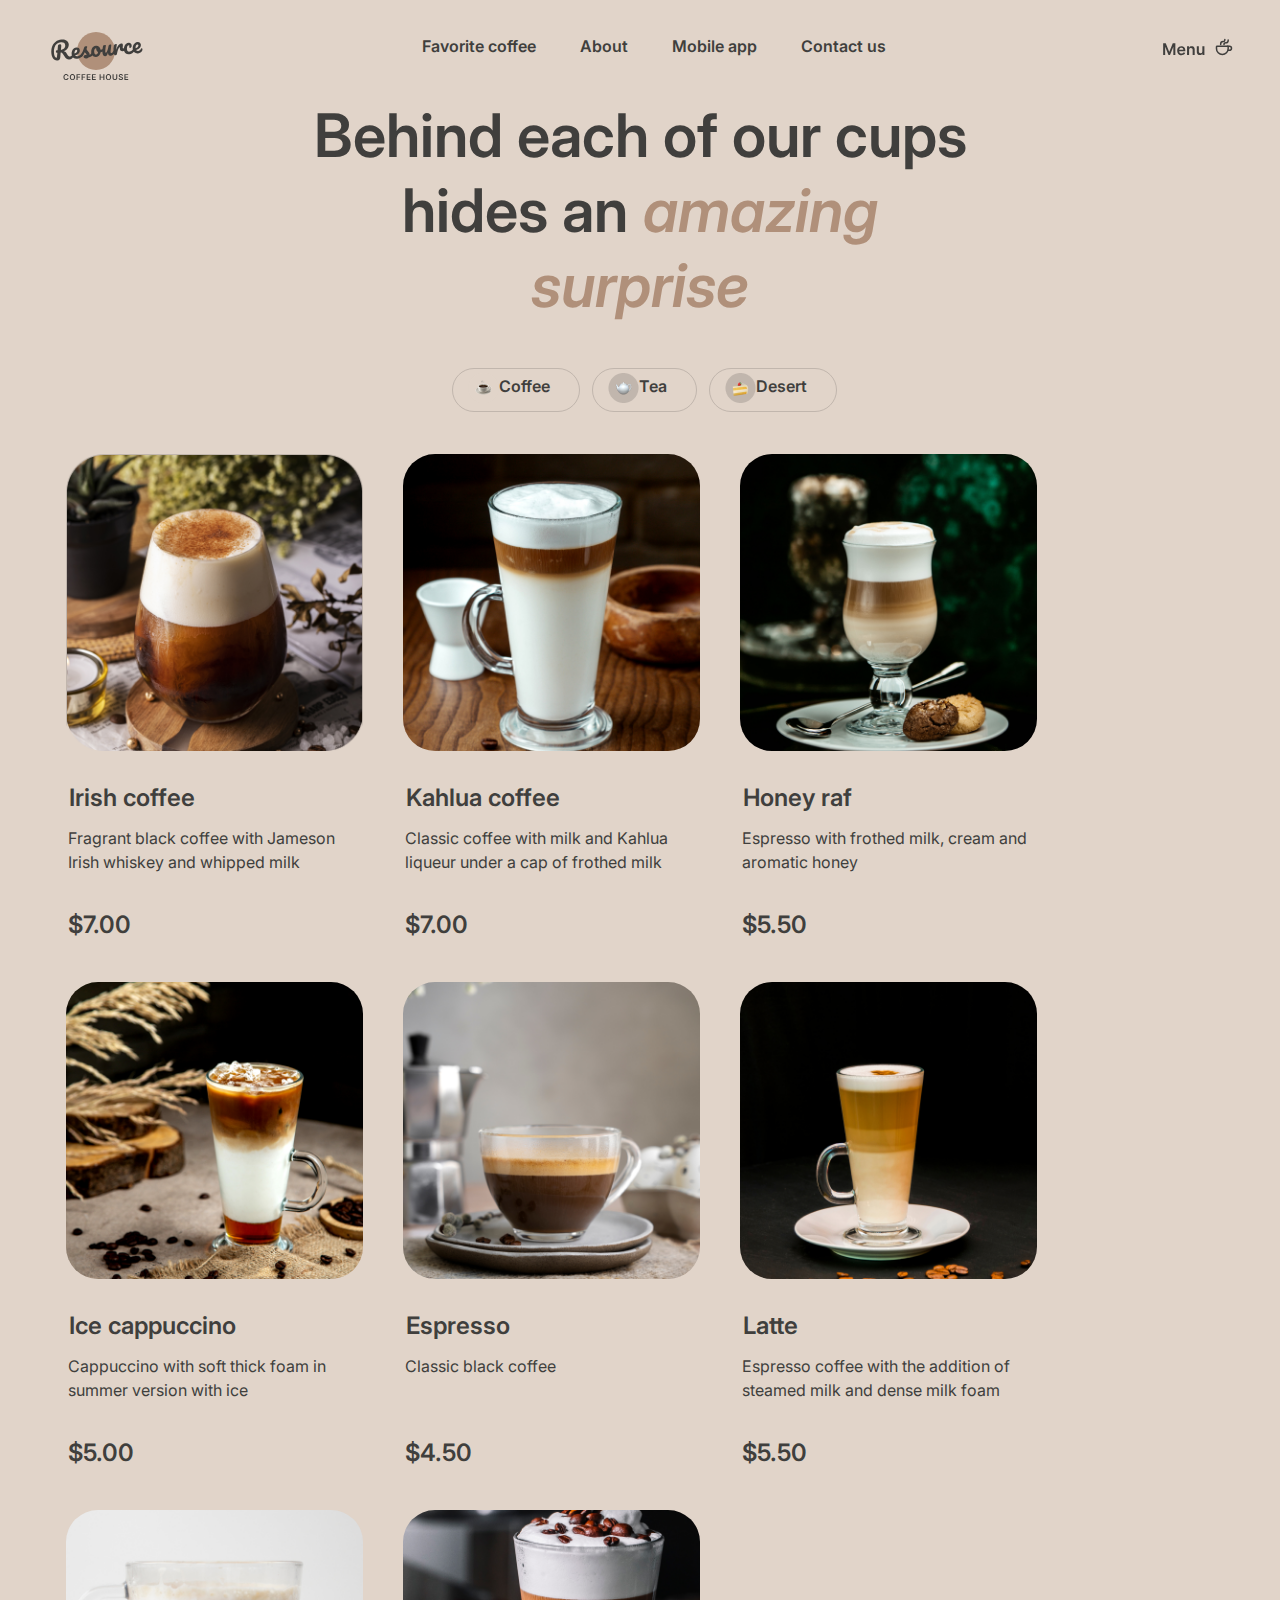
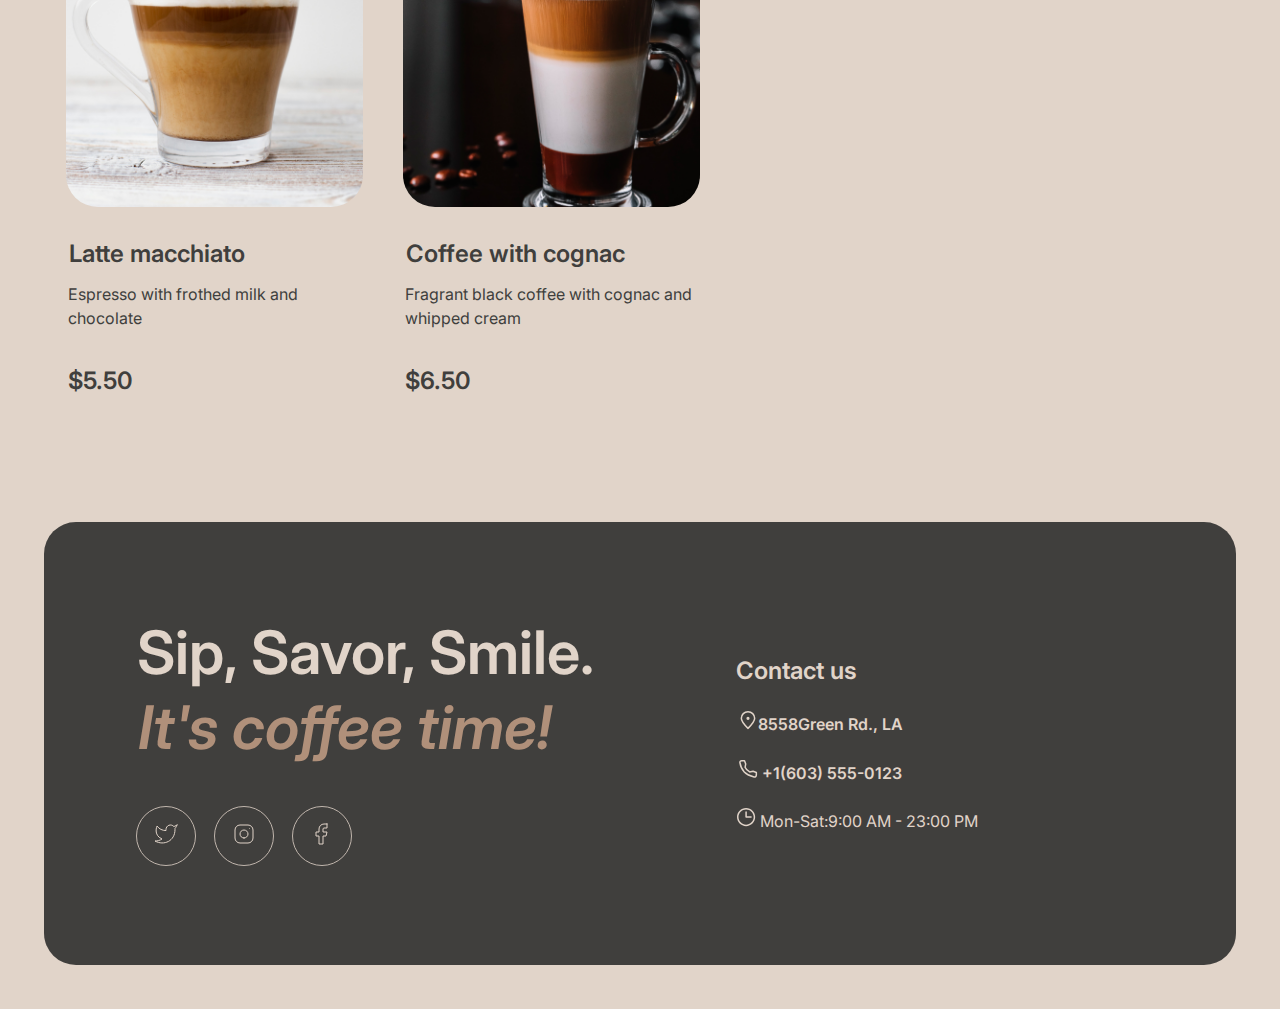
==== commit fa75cfde: "test" ====
--- a/Coffee-House/page2/menu.html
+++ b/Coffee-House/page2/menu.html
@@ -13,7 +13,7 @@
                 <div class="header__container">
                     <a
                         class="header__logo"
-                        href="https://rolling-scopes-school.github.io/valdispatriarh-JSFE2023Q4/Coffee-House/"
+                        href=""
                     >
                         <img src="../assets/logo.svg" alt="logo" />
                     </a>
@@ -21,21 +21,21 @@
                         <ul class="nav__list">
                             <li class="nav__item">
                                 <a
-                                    href="https://rolling-scopes-school.github.io/valdispatriarh-JSFE2023Q4/Coffee-House/#favorite-coffee"
+                                    href=""
                                     class="nav__link"
                                     >Favorite coffee</a
                                 >
                             </li>
                             <li class="nav__item">
                                 <a
-                                    href="https://rolling-scopes-school.github.io/valdispatriarh-JSFE2023Q4/Coffee-House/#about"
+                                    href=""
                                     class="nav__link"
                                     >About</a
                                 >
                             </li>
                             <li class="nav__item">
                                 <a
-                                    href="https://rolling-scopes-school.github.io/valdispatriarh-JSFE2023Q4/Coffee-House/#mobile-app"
+                                    href=""
                                     class="nav__link"
                                     >Mobile app</a
                                 >
@@ -183,7 +183,7 @@
                     <div class="contact__column1 column1">
                         <h2 class="column1__h2-footer" id="contact-us">
                             Sip, Savor, Smile. <br />
-                            <i class="h2-i">It’s coffee time!</i>
+                            <i class="h2-i">It's coffee time!</i>
                         </h2>
                         <div class="column1__socials socials">
                             <button class="socials__social">
--- a/Coffee-House/page2/css/menu.css
+++ b/Coffee-House/page2/css/menu.css
@@ -1,1998 +1,1998 @@
-@charset "UTF-8";
-@import url(https://fonts.googleapis.com/css?family=Inter:100,200,300,regular,500,600,700,800,900);
-.wrapper {
-  display: flex;
-}
-
-.item {
-  flex: 1 200px;
-  order: 2;
-}
-
-/*! normalize.css v8.0.1 | MIT License | github.com/necolas/normalize.css */
-/* Document
-   ========================================================================== */
-/**
- * 1. Correct the line height in all browsers.
- * 2. Prevent adjustments of font size after orientation changes in iOS.
- */
-html {
-  line-height: 1.15; /* 1 */
-  -webkit-text-size-adjust: 100%; /* 2 */
-}
-
-/* Sections
-     ========================================================================== */
-/**
-   * Remove the margin in all browsers.
-   */
-body {
-  margin: 0;
-}
-
-/**
-   * Render the `main` element consistently in IE.
-   */
-main {
-  display: block;
-}
-
-/**
-   * Correct the font size and margin on `h1` elements within `section` and
-   * `article` contexts in Chrome, Firefox, and Safari.
-   */
-h1 {
-  font-size: 2em;
-  margin: 0.67em 0;
-}
-
-/* Grouping content
-     ========================================================================== */
-/**
-   * 1. Add the correct box sizing in Firefox.
-   * 2. Show the overflow in Edge and IE.
-   */
-hr {
-  box-sizing: content-box; /* 1 */
-  height: 0; /* 1 */
-  overflow: visible; /* 2 */
-}
-
-/**
-   * 1. Correct the inheritance and scaling of font size in all browsers.
-   * 2. Correct the odd `em` font sizing in all browsers.
-   */
-pre {
-  font-family: monospace, monospace; /* 1 */
-  font-size: 1em; /* 2 */
-}
-
-/* Text-level semantics
-     ========================================================================== */
-/**
-   * Remove the gray background on active links in IE 10.
-   */
-a {
-  background-color: transparent;
-}
-
-/**
-   * 1. Remove the bottom border in Chrome 57-
-   * 2. Add the correct text decoration in Chrome, Edge, IE, Opera, and Safari.
-   */
-abbr[title] {
-  border-bottom: none; /* 1 */
-  text-decoration: underline; /* 2 */
-  -webkit-text-decoration: underline dotted;
-          text-decoration: underline dotted; /* 2 */
-}
-
-/**
-   * Add the correct font weight in Chrome, Edge, and Safari.
-   */
-b,
-strong {
-  font-weight: bolder;
-}
-
-/**
-   * 1. Correct the inheritance and scaling of font size in all browsers.
-   * 2. Correct the odd `em` font sizing in all browsers.
-   */
-code,
-kbd,
-samp {
-  font-family: monospace, monospace; /* 1 */
-  font-size: 1em; /* 2 */
-}
-
-/**
-   * Add the correct font size in all browsers.
-   */
-small {
-  font-size: 80%;
-}
-
-/**
-   * Prevent `sub` and `sup` elements from affecting the line height in
-   * all browsers.
-   */
-sub,
-sup {
-  font-size: 75%;
-  line-height: 0;
-  position: relative;
-  vertical-align: baseline;
-}
-
-sub {
-  bottom: -0.25em;
-}
-
-sup {
-  top: -0.5em;
-}
-
-/* Embedded content
-     ========================================================================== */
-/**
-   * Remove the border on images inside links in IE 10.
-   */
-img {
-  border-style: none;
-}
-
-/* Forms
-     ========================================================================== */
-/**
-   * 1. Change the font styles in all browsers.
-   * 2. Remove the margin in Firefox and Safari.
-   */
-button,
-input,
-optgroup,
-select,
-textarea {
-  font-family: inherit; /* 1 */
-  font-size: 100%; /* 1 */
-  line-height: 1.15; /* 1 */
-  margin: 0; /* 2 */
-}
-
-/**
-   * Show the overflow in IE.
-   * 1. Show the overflow in Edge.
-   */
-button,
-input {
-  /* 1 */
-  overflow: visible;
-}
-
-/**
-   * Remove the inheritance of text transform in Edge, Firefox, and IE.
-   * 1. Remove the inheritance of text transform in Firefox.
-   */
-button,
-select {
-  /* 1 */
-  text-transform: none;
-}
-
-/**
-   * Correct the inability to style clickable types in iOS and Safari.
-   */
-button,
-[type=button],
-[type=reset],
-[type=submit] {
-  -webkit-appearance: button;
-}
-
-/**
-   * Remove the inner border and padding in Firefox.
-   */
-button::-moz-focus-inner,
-[type=button]::-moz-focus-inner,
-[type=reset]::-moz-focus-inner,
-[type=submit]::-moz-focus-inner {
-  border-style: none;
-  padding: 0;
-}
-
-/**
-   * Restore the focus styles unset by the previous rule.
-   */
-button:-moz-focusring,
-[type=button]:-moz-focusring,
-[type=reset]:-moz-focusring,
-[type=submit]:-moz-focusring {
-  outline: 1px dotted ButtonText;
-}
-
-/**
-   * Correct the padding in Firefox.
-   */
-fieldset {
-  padding: 0.35em 0.75em 0.625em;
-}
-
-/**
-   * 1. Correct the text wrapping in Edge and IE.
-   * 2. Correct the color inheritance from `fieldset` elements in IE.
-   * 3. Remove the padding so developers are not caught out when they zero out
-   *    `fieldset` elements in all browsers.
-   */
-legend {
-  box-sizing: border-box; /* 1 */
-  color: inherit; /* 2 */
-  display: table; /* 1 */
-  max-width: 100%; /* 1 */
-  padding: 0; /* 3 */
-  white-space: normal; /* 1 */
-}
-
-/**
-   * Add the correct vertical alignment in Chrome, Firefox, and Opera.
-   */
-progress {
-  vertical-align: baseline;
-}
-
-/**
-   * Remove the default vertical scrollbar in IE 10+.
-   */
-textarea {
-  overflow: auto;
-}
-
-/**
-   * 1. Add the correct box sizing in IE 10.
-   * 2. Remove the padding in IE 10.
-   */
-[type=checkbox],
-[type=radio] {
-  box-sizing: border-box; /* 1 */
-  padding: 0; /* 2 */
-}
-
-/**
-   * Correct the cursor style of increment and decrement buttons in Chrome.
-   */
-[type=number]::-webkit-inner-spin-button,
-[type=number]::-webkit-outer-spin-button {
-  height: auto;
-}
-
-/**
-   * 1. Correct the odd appearance in Chrome and Safari.
-   * 2. Correct the outline style in Safari.
-   */
-[type=search] {
-  -webkit-appearance: textfield; /* 1 */
-  outline-offset: -2px; /* 2 */
-}
-
-/**
-   * Remove the inner padding in Chrome and Safari on macOS.
-   */
-[type=search]::-webkit-search-decoration {
-  -webkit-appearance: none;
-}
-
-/**
-   * 1. Correct the inability to style clickable types in iOS and Safari.
-   * 2. Change font properties to `inherit` in Safari.
-   */
-::-webkit-file-upload-button {
-  -webkit-appearance: button; /* 1 */
-  font: inherit; /* 2 */
-}
-
-/* Interactive
-     ========================================================================== */
-/*
-   * Add the correct display in Edge, IE 10+, and Firefox.
-   */
-details {
-  display: block;
-}
-
-/*
-   * Add the correct display in all browsers.
-   */
-summary {
-  display: list-item;
-}
-
-/* Misc
-     ========================================================================== */
-/**
-   * Add the correct display in IE 10+.
-   */
-template {
-  display: none;
-}
-
-/**
-   * Add the correct display in IE 10.
-   */
-[hidden] {
-  display: none;
-}
-
-.menu__h1, .h1-i, .h2-i, .column1__h2-footer {
-  font-size: 3.75rem;
-  font-weight: 600;
-  line-height: 125%;
-}
-
-.h1-i, .h2-i {
-  font-style: italic;
-}
-
-.card__h3-price, .card__h3-name, .column2__h3 {
-  font-size: 1.5rem;
-  font-weight: 600;
-  line-height: 125%;
-}
-
-body {
-  font-size: 1rem;
-  font-weight: 400;
-  line-height: 150%;
-}
-
-.menu .link-list__button, .nav__link, .mobile__link {
-  font-size: 1rem;
-  font-weight: 600;
-  line-height: 150%;
-}
-
-.header__container {
-  max-height: 3.75rem;
-  display: flex;
-  flex-direction: row;
-  justify-content: space-between;
-}
-.header__nav {
-  flex: 1 1 auto;
-  display: flex;
-  flex-direction: row;
-}
-@media screen and (max-width: 768px) {
-  .header__nav {
-    display: none;
-  }
-}
-.header__btn {
-  padding-top: 0.7rem;
-}
-@media screen and (max-width: 768px) {
-  .header__btn {
-    display: none;
-  }
-}
-.header__img-burger {
-  display: none;
-}
-@media screen and (max-width: 768px) {
-  .header__img-burger {
-    display: block;
-  }
-}
-
-.nav__list {
-  padding: 0;
-  margin: 0;
-  flex: 1 1 auto;
-  display: flex;
-  flex-direction: row;
-  justify-content: center;
-  gap: 1.9rem;
-  list-style: none;
-}
-.nav__item {
-  display: flex;
-  flex-direction: row;
-}
-.nav__link {
-  padding: 0.3rem 0.3rem 0.3rem 0.3rem;
-}
-
-.wrapper {
-  display: flex;
-}
-
-.item {
-  flex: 1 200px;
-  order: 2;
-}
-
-/*! normalize.css v8.0.1 | MIT License | github.com/necolas/normalize.css */
-/* Document
-   ========================================================================== */
-/**
- * 1. Correct the line height in all browsers.
- * 2. Prevent adjustments of font size after orientation changes in iOS.
- */
-html {
-  line-height: 1.15; /* 1 */
-  -webkit-text-size-adjust: 100%; /* 2 */
-}
-
-/* Sections
-     ========================================================================== */
-/**
-   * Remove the margin in all browsers.
-   */
-body {
-  margin: 0;
-}
-
-/**
-   * Render the `main` element consistently in IE.
-   */
-main {
-  display: block;
-}
-
-/**
-   * Correct the font size and margin on `h1` elements within `section` and
-   * `article` contexts in Chrome, Firefox, and Safari.
-   */
-h1 {
-  font-size: 2em;
-  margin: 0.67em 0;
-}
-
-/* Grouping content
-     ========================================================================== */
-/**
-   * 1. Add the correct box sizing in Firefox.
-   * 2. Show the overflow in Edge and IE.
-   */
-hr {
-  box-sizing: content-box; /* 1 */
-  height: 0; /* 1 */
-  overflow: visible; /* 2 */
-}
-
-/**
-   * 1. Correct the inheritance and scaling of font size in all browsers.
-   * 2. Correct the odd `em` font sizing in all browsers.
-   */
-pre {
-  font-family: monospace, monospace; /* 1 */
-  font-size: 1em; /* 2 */
-}
-
-/* Text-level semantics
-     ========================================================================== */
-/**
-   * Remove the gray background on active links in IE 10.
-   */
-a {
-  background-color: transparent;
-}
-
-/**
-   * 1. Remove the bottom border in Chrome 57-
-   * 2. Add the correct text decoration in Chrome, Edge, IE, Opera, and Safari.
-   */
-abbr[title] {
-  border-bottom: none; /* 1 */
-  text-decoration: underline; /* 2 */
-  -webkit-text-decoration: underline dotted;
-          text-decoration: underline dotted; /* 2 */
-}
-
-/**
-   * Add the correct font weight in Chrome, Edge, and Safari.
-   */
-b,
-strong {
-  font-weight: bolder;
-}
-
-/**
-   * 1. Correct the inheritance and scaling of font size in all browsers.
-   * 2. Correct the odd `em` font sizing in all browsers.
-   */
-code,
-kbd,
-samp {
-  font-family: monospace, monospace; /* 1 */
-  font-size: 1em; /* 2 */
-}
-
-/**
-   * Add the correct font size in all browsers.
-   */
-small {
-  font-size: 80%;
-}
-
-/**
-   * Prevent `sub` and `sup` elements from affecting the line height in
-   * all browsers.
-   */
-sub,
-sup {
-  font-size: 75%;
-  line-height: 0;
-  position: relative;
-  vertical-align: baseline;
-}
-
-sub {
-  bottom: -0.25em;
-}
-
-sup {
-  top: -0.5em;
-}
-
-/* Embedded content
-     ========================================================================== */
-/**
-   * Remove the border on images inside links in IE 10.
-   */
-img {
-  border-style: none;
-}
-
-/* Forms
-     ========================================================================== */
-/**
-   * 1. Change the font styles in all browsers.
-   * 2. Remove the margin in Firefox and Safari.
-   */
-button,
-input,
-optgroup,
-select,
-textarea {
-  font-family: inherit; /* 1 */
-  font-size: 100%; /* 1 */
-  line-height: 1.15; /* 1 */
-  margin: 0; /* 2 */
-}
-
-/**
-   * Show the overflow in IE.
-   * 1. Show the overflow in Edge.
-   */
-button,
-input {
-  /* 1 */
-  overflow: visible;
-}
-
-/**
-   * Remove the inheritance of text transform in Edge, Firefox, and IE.
-   * 1. Remove the inheritance of text transform in Firefox.
-   */
-button,
-select {
-  /* 1 */
-  text-transform: none;
-}
-
-/**
-   * Correct the inability to style clickable types in iOS and Safari.
-   */
-button,
-[type=button],
-[type=reset],
-[type=submit] {
-  -webkit-appearance: button;
-}
-
-/**
-   * Remove the inner border and padding in Firefox.
-   */
-button::-moz-focus-inner,
-[type=button]::-moz-focus-inner,
-[type=reset]::-moz-focus-inner,
-[type=submit]::-moz-focus-inner {
-  border-style: none;
-  padding: 0;
-}
-
-/**
-   * Restore the focus styles unset by the previous rule.
-   */
-button:-moz-focusring,
-[type=button]:-moz-focusring,
-[type=reset]:-moz-focusring,
-[type=submit]:-moz-focusring {
-  outline: 1px dotted ButtonText;
-}
-
-/**
-   * Correct the padding in Firefox.
-   */
-fieldset {
-  padding: 0.35em 0.75em 0.625em;
-}
-
-/**
-   * 1. Correct the text wrapping in Edge and IE.
-   * 2. Correct the color inheritance from `fieldset` elements in IE.
-   * 3. Remove the padding so developers are not caught out when they zero out
-   *    `fieldset` elements in all browsers.
-   */
-legend {
-  box-sizing: border-box; /* 1 */
-  color: inherit; /* 2 */
-  display: table; /* 1 */
-  max-width: 100%; /* 1 */
-  padding: 0; /* 3 */
-  white-space: normal; /* 1 */
-}
-
-/**
-   * Add the correct vertical alignment in Chrome, Firefox, and Opera.
-   */
-progress {
-  vertical-align: baseline;
-}
-
-/**
-   * Remove the default vertical scrollbar in IE 10+.
-   */
-textarea {
-  overflow: auto;
-}
-
-/**
-   * 1. Add the correct box sizing in IE 10.
-   * 2. Remove the padding in IE 10.
-   */
-[type=checkbox],
-[type=radio] {
-  box-sizing: border-box; /* 1 */
-  padding: 0; /* 2 */
-}
-
-/**
-   * Correct the cursor style of increment and decrement buttons in Chrome.
-   */
-[type=number]::-webkit-inner-spin-button,
-[type=number]::-webkit-outer-spin-button {
-  height: auto;
-}
-
-/**
-   * 1. Correct the odd appearance in Chrome and Safari.
-   * 2. Correct the outline style in Safari.
-   */
-[type=search] {
-  -webkit-appearance: textfield; /* 1 */
-  outline-offset: -2px; /* 2 */
-}
-
-/**
-   * Remove the inner padding in Chrome and Safari on macOS.
-   */
-[type=search]::-webkit-search-decoration {
-  -webkit-appearance: none;
-}
-
-/**
-   * 1. Correct the inability to style clickable types in iOS and Safari.
-   * 2. Change font properties to `inherit` in Safari.
-   */
-::-webkit-file-upload-button {
-  -webkit-appearance: button; /* 1 */
-  font: inherit; /* 2 */
-}
-
-/* Interactive
-     ========================================================================== */
-/*
-   * Add the correct display in Edge, IE 10+, and Firefox.
-   */
-details {
-  display: block;
-}
-
-/*
-   * Add the correct display in all browsers.
-   */
-summary {
-  display: list-item;
-}
-
-/* Misc
-     ========================================================================== */
-/**
-   * Add the correct display in IE 10+.
-   */
-template {
-  display: none;
-}
-
-/**
-   * Add the correct display in IE 10.
-   */
-[hidden] {
-  display: none;
-}
-
-.menu__h1, .h1-i, .h2-i, .column1__h2-footer {
-  font-size: 3.75rem;
-  font-weight: 600;
-  line-height: 125%;
-}
-
-.h1-i, .h2-i {
-  font-style: italic;
-}
-
-.card__h3-price, .card__h3-name, .column2__h3 {
-  font-size: 1.5rem;
-  font-weight: 600;
-  line-height: 125%;
-}
-
-body {
-  font-size: 1rem;
-  font-weight: 400;
-  line-height: 150%;
-}
-
-.menu .link-list__button, .nav__link, .mobile__link {
-  font-size: 1rem;
-  font-weight: 600;
-  line-height: 150%;
-}
-
-.footer__container {
-  display: flex;
-  flex-direction: row;
-  background-color: #403f3d;
-  border-radius: 2rem;
-  padding: 5rem;
-  gap: 8.625rem;
-}
-@media screen and (max-width: 1100px) {
-  .footer__container {
-    display: flex;
-    flex-direction: column;
-    gap: 0rem;
-  }
-}
-
-.contact__column1 {
-  display: flex;
-  flex-direction: column;
-  align-items: flex-start;
-}
-.contact__column2 {
-  display: flex;
-  flex-direction: column;
-  margin-top: 3.1875rem;
-}
-
-.column1__h2-footer {
-  color: #e1d4c9;
-  padding: 0.625rem 0 0 0.625rem;
-  margin: 0;
-}
-.column1__socials {
-  display: flex;
-  flex-direction: row;
-  margin: 1.875rem 5.875rem 0.4375rem 0rem;
-}
-
-.socials__social {
-  width: 3.75rem;
-  height: 3.75rem;
-  border-radius: 15rem;
-  border: 0.0625rem solid #c1b6ad;
-  background-color: transparent;
-  padding: 0.4375rem;
-  margin: 0.5625rem;
-  cursor: pointer;
-}
-.socials__social:hover {
-  background-color: #403f3d;
-  color: #e1d4c9;
-}
-
-.column2__h3 {
-  font-family: "Inter", sans-serif;
-  color: #e1d4c9;
-}
-.column2__block-mobile {
-  color: #e1d4c9;
-}
-
-.block-mobile__mobile {
-  margin: 1.3125rem 0 0 0;
-}
-
-.mobile__link {
-  font-family: "Inter", sans-serif;
-  color: #e1d4c9;
-  text-decoration: none;
-  transition: -webkit-text-decoration 2s ease;
-  transition: text-decoration 2s ease;
-  transition: text-decoration 2s ease, -webkit-text-decoration 2s ease;
-  cursor: pointer;
-}
-.mobile__link:hover {
-  text-decoration: underline;
-}
-
-.wrapper {
-  display: flex;
-}
-
-.item {
-  flex: 1 200px;
-  order: 2;
-}
-
-/*! normalize.css v8.0.1 | MIT License | github.com/necolas/normalize.css */
-/* Document
-   ========================================================================== */
-/**
- * 1. Correct the line height in all browsers.
- * 2. Prevent adjustments of font size after orientation changes in iOS.
- */
-html {
-  line-height: 1.15; /* 1 */
-  -webkit-text-size-adjust: 100%; /* 2 */
-}
-
-/* Sections
-     ========================================================================== */
-/**
-   * Remove the margin in all browsers.
-   */
-body {
-  margin: 0;
-}
-
-/**
-   * Render the `main` element consistently in IE.
-   */
-main {
-  display: block;
-}
-
-/**
-   * Correct the font size and margin on `h1` elements within `section` and
-   * `article` contexts in Chrome, Firefox, and Safari.
-   */
-h1 {
-  font-size: 2em;
-  margin: 0.67em 0;
-}
-
-/* Grouping content
-     ========================================================================== */
-/**
-   * 1. Add the correct box sizing in Firefox.
-   * 2. Show the overflow in Edge and IE.
-   */
-hr {
-  box-sizing: content-box; /* 1 */
-  height: 0; /* 1 */
-  overflow: visible; /* 2 */
-}
-
-/**
-   * 1. Correct the inheritance and scaling of font size in all browsers.
-   * 2. Correct the odd `em` font sizing in all browsers.
-   */
-pre {
-  font-family: monospace, monospace; /* 1 */
-  font-size: 1em; /* 2 */
-}
-
-/* Text-level semantics
-     ========================================================================== */
-/**
-   * Remove the gray background on active links in IE 10.
-   */
-a {
-  background-color: transparent;
-}
-
-/**
-   * 1. Remove the bottom border in Chrome 57-
-   * 2. Add the correct text decoration in Chrome, Edge, IE, Opera, and Safari.
-   */
-abbr[title] {
-  border-bottom: none; /* 1 */
-  text-decoration: underline; /* 2 */
-  -webkit-text-decoration: underline dotted;
-          text-decoration: underline dotted; /* 2 */
-}
-
-/**
-   * Add the correct font weight in Chrome, Edge, and Safari.
-   */
-b,
-strong {
-  font-weight: bolder;
-}
-
-/**
-   * 1. Correct the inheritance and scaling of font size in all browsers.
-   * 2. Correct the odd `em` font sizing in all browsers.
-   */
-code,
-kbd,
-samp {
-  font-family: monospace, monospace; /* 1 */
-  font-size: 1em; /* 2 */
-}
-
-/**
-   * Add the correct font size in all browsers.
-   */
-small {
-  font-size: 80%;
-}
-
-/**
-   * Prevent `sub` and `sup` elements from affecting the line height in
-   * all browsers.
-   */
-sub,
-sup {
-  font-size: 75%;
-  line-height: 0;
-  position: relative;
-  vertical-align: baseline;
-}
-
-sub {
-  bottom: -0.25em;
-}
-
-sup {
-  top: -0.5em;
-}
-
-/* Embedded content
-     ========================================================================== */
-/**
-   * Remove the border on images inside links in IE 10.
-   */
-img {
-  border-style: none;
-}
-
-/* Forms
-     ========================================================================== */
-/**
-   * 1. Change the font styles in all browsers.
-   * 2. Remove the margin in Firefox and Safari.
-   */
-button,
-input,
-optgroup,
-select,
-textarea {
-  font-family: inherit; /* 1 */
-  font-size: 100%; /* 1 */
-  line-height: 1.15; /* 1 */
-  margin: 0; /* 2 */
-}
-
-/**
-   * Show the overflow in IE.
-   * 1. Show the overflow in Edge.
-   */
-button,
-input {
-  /* 1 */
-  overflow: visible;
-}
-
-/**
-   * Remove the inheritance of text transform in Edge, Firefox, and IE.
-   * 1. Remove the inheritance of text transform in Firefox.
-   */
-button,
-select {
-  /* 1 */
-  text-transform: none;
-}
-
-/**
-   * Correct the inability to style clickable types in iOS and Safari.
-   */
-button,
-[type=button],
-[type=reset],
-[type=submit] {
-  -webkit-appearance: button;
-}
-
-/**
-   * Remove the inner border and padding in Firefox.
-   */
-button::-moz-focus-inner,
-[type=button]::-moz-focus-inner,
-[type=reset]::-moz-focus-inner,
-[type=submit]::-moz-focus-inner {
-  border-style: none;
-  padding: 0;
-}
-
-/**
-   * Restore the focus styles unset by the previous rule.
-   */
-button:-moz-focusring,
-[type=button]:-moz-focusring,
-[type=reset]:-moz-focusring,
-[type=submit]:-moz-focusring {
-  outline: 1px dotted ButtonText;
-}
-
-/**
-   * Correct the padding in Firefox.
-   */
-fieldset {
-  padding: 0.35em 0.75em 0.625em;
-}
-
-/**
-   * 1. Correct the text wrapping in Edge and IE.
-   * 2. Correct the color inheritance from `fieldset` elements in IE.
-   * 3. Remove the padding so developers are not caught out when they zero out
-   *    `fieldset` elements in all browsers.
-   */
-legend {
-  box-sizing: border-box; /* 1 */
-  color: inherit; /* 2 */
-  display: table; /* 1 */
-  max-width: 100%; /* 1 */
-  padding: 0; /* 3 */
-  white-space: normal; /* 1 */
-}
-
-/**
-   * Add the correct vertical alignment in Chrome, Firefox, and Opera.
-   */
-progress {
-  vertical-align: baseline;
-}
-
-/**
-   * Remove the default vertical scrollbar in IE 10+.
-   */
-textarea {
-  overflow: auto;
-}
-
-/**
-   * 1. Add the correct box sizing in IE 10.
-   * 2. Remove the padding in IE 10.
-   */
-[type=checkbox],
-[type=radio] {
-  box-sizing: border-box; /* 1 */
-  padding: 0; /* 2 */
-}
-
-/**
-   * Correct the cursor style of increment and decrement buttons in Chrome.
-   */
-[type=number]::-webkit-inner-spin-button,
-[type=number]::-webkit-outer-spin-button {
-  height: auto;
-}
-
-/**
-   * 1. Correct the odd appearance in Chrome and Safari.
-   * 2. Correct the outline style in Safari.
-   */
-[type=search] {
-  -webkit-appearance: textfield; /* 1 */
-  outline-offset: -2px; /* 2 */
-}
-
-/**
-   * Remove the inner padding in Chrome and Safari on macOS.
-   */
-[type=search]::-webkit-search-decoration {
-  -webkit-appearance: none;
-}
-
-/**
-   * 1. Correct the inability to style clickable types in iOS and Safari.
-   * 2. Change font properties to `inherit` in Safari.
-   */
-::-webkit-file-upload-button {
-  -webkit-appearance: button; /* 1 */
-  font: inherit; /* 2 */
-}
-
-/* Interactive
-     ========================================================================== */
-/*
-   * Add the correct display in Edge, IE 10+, and Firefox.
-   */
-details {
-  display: block;
-}
-
-/*
-   * Add the correct display in all browsers.
-   */
-summary {
-  display: list-item;
-}
-
-/* Misc
-     ========================================================================== */
-/**
-   * Add the correct display in IE 10+.
-   */
-template {
-  display: none;
-}
-
-/**
-   * Add the correct display in IE 10.
-   */
-[hidden] {
-  display: none;
-}
-
-.menu__h1, .h1-i, .h2-i, .column1__h2-footer {
-  font-size: 3.75rem;
-  font-weight: 600;
-  line-height: 125%;
-}
-
-.h1-i, .h2-i {
-  font-style: italic;
-}
-
-.card__h3-price, .card__h3-name, .column2__h3 {
-  font-size: 1.5rem;
-  font-weight: 600;
-  line-height: 125%;
-}
-
-body {
-  font-size: 1rem;
-  font-weight: 400;
-  line-height: 150%;
-}
-
-.menu .link-list__button, .nav__link, .mobile__link {
-  font-size: 1rem;
-  font-weight: 600;
-  line-height: 150%;
-}
-
-* {
-  box-sizing: border-box;
-  border: 0.0625rem solid rgba(0, 0, 0, 0);
-}
-
-html {
-  scroll-behavior: smooth;
-}
-
-body {
-  background-color: #e1d4c9;
-  font-family: "Inter", sans-serif;
-  color: #403f3d;
-  touch-action: manipulation;
-}
-
-.wrapper {
-  min-height: 100%;
-  overflow: clip;
-  display: flex;
-  flex-direction: column;
-  padding: 1.25rem 2.5rem 2.5rem 2.5rem;
-}
-
-[class*=__container] {
-  max-width: 85rem;
-  margin: 0 auto;
-}
-
-.menu__h1, .h1-i, .h2-i, .column1__h2-footer {
-  font-size: 3.75rem;
-  font-weight: 600;
-  line-height: 125%;
-}
-
-.h1-i, .h2-i {
-  font-style: italic;
-}
-
-.card__h3-price, .card__h3-name, .column2__h3 {
-  font-size: 1.5rem;
-  font-weight: 600;
-  line-height: 125%;
-}
-
-body {
-  font-size: 1rem;
-  font-weight: 400;
-  line-height: 150%;
-}
-
-.menu .link-list__button, .nav__link, .mobile__link {
-  font-size: 1rem;
-  font-weight: 600;
-  line-height: 150%;
-}
-
-.menu__h1, .h1-i, .h2-i {
-  font-family: "Inter", sans-serif;
-  color: #403f3d;
-}
-
-.h1-i, .h2-i {
-  color: #b0907a;
-}
-
-.column1__h2-footer, .menu__h1, .h1-i, .h2-i {
-  font-size: 3.75rem;
-  font-weight: 600;
-  line-height: 125%;
-}
-
-.h1-i, .h2-i {
-  font-style: italic;
-}
-
-.card__h3-price, .card__h3-name, .column2__h3 {
-  font-size: 1.5rem;
-  font-weight: 600;
-  line-height: 125%;
-}
-
-body {
-  font-size: 1rem;
-  font-weight: 400;
-  line-height: 150%;
-}
-
-.menu .link-list__button, .nav__link, .mobile__link {
-  font-size: 1rem;
-  font-weight: 600;
-  line-height: 150%;
-}
-
-.column1__h2-footer, .menu__h1, .h1-i, .h2-i {
-  font-size: 3.75rem;
-  font-weight: 600;
-  line-height: 125%;
-}
-
-.h1-i, .h2-i {
-  font-style: italic;
-}
-
-.card__h3-price, .card__h3-name, .column2__h3 {
-  font-size: 1.5rem;
-  font-weight: 600;
-  line-height: 125%;
-}
-
-body {
-  font-size: 1rem;
-  font-weight: 400;
-  line-height: 150%;
-}
-
-.menu .link-list__button, .nav__link, .mobile__link {
-  font-size: 1rem;
-  font-weight: 600;
-  line-height: 150%;
-}
-
-.nav__link {
-  font-family: "Inter", sans-serif;
-  color: #403f3d;
-  text-decoration: none;
-  transition: -webkit-text-decoration 2s ease;
-  transition: text-decoration 2s ease;
-  transition: text-decoration 2s ease, -webkit-text-decoration 2s ease;
-  cursor: pointer;
-}
-.nav__link:hover {
-  text-decoration: underline;
-}
-
-.column1__h2-footer, .menu__h1, .h1-i, .h2-i {
-  font-size: 3.75rem;
-  font-weight: 600;
-  line-height: 125%;
-}
-
-.h1-i, .h2-i {
-  font-style: italic;
-}
-
-.card__h3-price, .card__h3-name, .column2__h3 {
-  font-size: 1.5rem;
-  font-weight: 600;
-  line-height: 125%;
-}
-
-body {
-  font-size: 1rem;
-  font-weight: 400;
-  line-height: 150%;
-}
-
-.menu .link-list__button, .mobile__link, .nav__link {
-  font-size: 1rem;
-  font-weight: 600;
-  line-height: 150%;
-}
-
-.column1__h2-footer, .menu__h1, .h1-i, .h2-i {
-  font-size: 3.75rem;
-  font-weight: 600;
-  line-height: 125%;
-}
-
-.h1-i, .h2-i {
-  font-style: italic;
-}
-
-.card__h3-price, .card__h3-name, .column2__h3 {
-  font-size: 1.5rem;
-  font-weight: 600;
-  line-height: 125%;
-}
-
-body {
-  font-size: 1rem;
-  font-weight: 400;
-  line-height: 150%;
-}
-
-.menu .link-list__button, .mobile__link, .nav__link {
-  font-size: 1rem;
-  font-weight: 600;
-  line-height: 150%;
-}
-
-.menu__h1, .h1-i, .h2-i {
-  font-family: "Inter", sans-serif;
-  color: #403f3d;
-}
-
-.h1-i, .h2-i {
-  color: #b0907a;
-}
-
-.column1__h2-footer, .menu__h1, .h1-i, .h2-i {
-  font-size: 3.75rem;
-  font-weight: 600;
-  line-height: 125%;
-}
-
-.h1-i, .h2-i {
-  font-style: italic;
-}
-
-.card__h3-price, .card__h3-name, .column2__h3 {
-  font-size: 1.5rem;
-  font-weight: 600;
-  line-height: 125%;
-}
-
-body {
-  font-size: 1rem;
-  font-weight: 400;
-  line-height: 150%;
-}
-
-.menu .link-list__button, .mobile__link, .nav__link {
-  font-size: 1rem;
-  font-weight: 600;
-  line-height: 150%;
-}
-
-.nav__link {
-  font-family: "Inter", sans-serif;
-  color: #403f3d;
-  text-decoration: none;
-  transition: -webkit-text-decoration 2s ease;
-  transition: text-decoration 2s ease;
-  transition: text-decoration 2s ease, -webkit-text-decoration 2s ease;
-  cursor: pointer;
-}
-.nav__link:hover {
-  text-decoration: underline;
-}
-
-.column1__h2-footer, .menu__h1, .h1-i, .h2-i {
-  font-size: 3.75rem;
-  font-weight: 600;
-  line-height: 125%;
-}
-
-.h1-i, .h2-i {
-  font-style: italic;
-}
-
-.card__h3-price, .card__h3-name, .column2__h3 {
-  font-size: 1.5rem;
-  font-weight: 600;
-  line-height: 125%;
-}
-
-body {
-  font-size: 1rem;
-  font-weight: 400;
-  line-height: 150%;
-}
-
-.menu .link-list__button, .mobile__link, .nav__link {
-  font-size: 1rem;
-  font-weight: 600;
-  line-height: 150%;
-}
-
-.column1__h2-footer, .menu__h1, .h1-i, .h2-i {
-  font-size: 3.75rem;
-  font-weight: 600;
-  line-height: 125%;
-}
-
-.h1-i, .h2-i {
-  font-style: italic;
-}
-
-.card__h3-price, .card__h3-name, .column2__h3 {
-  font-size: 1.5rem;
-  font-weight: 600;
-  line-height: 125%;
-}
-
-body {
-  font-size: 1rem;
-  font-weight: 400;
-  line-height: 150%;
-}
-
-.menu .link-list__button, .mobile__link, .nav__link {
-  font-size: 1rem;
-  font-weight: 600;
-  line-height: 150%;
-}
-
-.menu__h1, .h1-i, .h2-i {
-  font-family: "Inter", sans-serif;
-  color: #403f3d;
-}
-
-.h1-i, .h2-i {
-  color: #b0907a;
-}
-
-.column1__h2-footer, .menu__h1, .h1-i, .h2-i {
-  font-size: 3.75rem;
-  font-weight: 600;
-  line-height: 125%;
-}
-
-.h1-i, .h2-i {
-  font-style: italic;
-}
-
-.card__h3-price, .card__h3-name, .column2__h3 {
-  font-size: 1.5rem;
-  font-weight: 600;
-  line-height: 125%;
-}
-
-body {
-  font-size: 1rem;
-  font-weight: 400;
-  line-height: 150%;
-}
-
-.menu .link-list__button, .mobile__link, .nav__link {
-  font-size: 1rem;
-  font-weight: 600;
-  line-height: 150%;
-}
-
-.nav__link {
-  font-family: "Inter", sans-serif;
-  color: #403f3d;
-  text-decoration: none;
-  transition: -webkit-text-decoration 2s ease;
-  transition: text-decoration 2s ease;
-  transition: text-decoration 2s ease, -webkit-text-decoration 2s ease;
-  cursor: pointer;
-}
-.nav__link:hover {
-  text-decoration: underline;
-}
-
-.wrapper {
-  display: flex;
-}
-
-.item {
-  flex: 1 200px;
-  order: 2;
-}
-
-/*! normalize.css v8.0.1 | MIT License | github.com/necolas/normalize.css */
-/* Document
-   ========================================================================== */
-/**
- * 1. Correct the line height in all browsers.
- * 2. Prevent adjustments of font size after orientation changes in iOS.
- */
-html {
-  line-height: 1.15; /* 1 */
-  -webkit-text-size-adjust: 100%; /* 2 */
-}
-
-/* Sections
-     ========================================================================== */
-/**
-   * Remove the margin in all browsers.
-   */
-body {
-  margin: 0;
-}
-
-/**
-   * Render the `main` element consistently in IE.
-   */
-main {
-  display: block;
-}
-
-/**
-   * Correct the font size and margin on `h1` elements within `section` and
-   * `article` contexts in Chrome, Firefox, and Safari.
-   */
-h1 {
-  font-size: 2em;
-  margin: 0.67em 0;
-}
-
-/* Grouping content
-     ========================================================================== */
-/**
-   * 1. Add the correct box sizing in Firefox.
-   * 2. Show the overflow in Edge and IE.
-   */
-hr {
-  box-sizing: content-box; /* 1 */
-  height: 0; /* 1 */
-  overflow: visible; /* 2 */
-}
-
-/**
-   * 1. Correct the inheritance and scaling of font size in all browsers.
-   * 2. Correct the odd `em` font sizing in all browsers.
-   */
-pre {
-  font-family: monospace, monospace; /* 1 */
-  font-size: 1em; /* 2 */
-}
-
-/* Text-level semantics
-     ========================================================================== */
-/**
-   * Remove the gray background on active links in IE 10.
-   */
-a {
-  background-color: transparent;
-}
-
-/**
-   * 1. Remove the bottom border in Chrome 57-
-   * 2. Add the correct text decoration in Chrome, Edge, IE, Opera, and Safari.
-   */
-abbr[title] {
-  border-bottom: none; /* 1 */
-  text-decoration: underline; /* 2 */
-  -webkit-text-decoration: underline dotted;
-          text-decoration: underline dotted; /* 2 */
-}
-
-/**
-   * Add the correct font weight in Chrome, Edge, and Safari.
-   */
-b,
-strong {
-  font-weight: bolder;
-}
-
-/**
-   * 1. Correct the inheritance and scaling of font size in all browsers.
-   * 2. Correct the odd `em` font sizing in all browsers.
-   */
-code,
-kbd,
-samp {
-  font-family: monospace, monospace; /* 1 */
-  font-size: 1em; /* 2 */
-}
-
-/**
-   * Add the correct font size in all browsers.
-   */
-small {
-  font-size: 80%;
-}
-
-/**
-   * Prevent `sub` and `sup` elements from affecting the line height in
-   * all browsers.
-   */
-sub,
-sup {
-  font-size: 75%;
-  line-height: 0;
-  position: relative;
-  vertical-align: baseline;
-}
-
-sub {
-  bottom: -0.25em;
-}
-
-sup {
-  top: -0.5em;
-}
-
-/* Embedded content
-     ========================================================================== */
-/**
-   * Remove the border on images inside links in IE 10.
-   */
-img {
-  border-style: none;
-}
-
-/* Forms
-     ========================================================================== */
-/**
-   * 1. Change the font styles in all browsers.
-   * 2. Remove the margin in Firefox and Safari.
-   */
-button,
-input,
-optgroup,
-select,
-textarea {
-  font-family: inherit; /* 1 */
-  font-size: 100%; /* 1 */
-  line-height: 1.15; /* 1 */
-  margin: 0; /* 2 */
-}
-
-/**
-   * Show the overflow in IE.
-   * 1. Show the overflow in Edge.
-   */
-button,
-input {
-  /* 1 */
-  overflow: visible;
-}
-
-/**
-   * Remove the inheritance of text transform in Edge, Firefox, and IE.
-   * 1. Remove the inheritance of text transform in Firefox.
-   */
-button,
-select {
-  /* 1 */
-  text-transform: none;
-}
-
-/**
-   * Correct the inability to style clickable types in iOS and Safari.
-   */
-button,
-[type=button],
-[type=reset],
-[type=submit] {
-  -webkit-appearance: button;
-}
-
-/**
-   * Remove the inner border and padding in Firefox.
-   */
-button::-moz-focus-inner,
-[type=button]::-moz-focus-inner,
-[type=reset]::-moz-focus-inner,
-[type=submit]::-moz-focus-inner {
-  border-style: none;
-  padding: 0;
-}
-
-/**
-   * Restore the focus styles unset by the previous rule.
-   */
-button:-moz-focusring,
-[type=button]:-moz-focusring,
-[type=reset]:-moz-focusring,
-[type=submit]:-moz-focusring {
-  outline: 1px dotted ButtonText;
-}
-
-/**
-   * Correct the padding in Firefox.
-   */
-fieldset {
-  padding: 0.35em 0.75em 0.625em;
-}
-
-/**
-   * 1. Correct the text wrapping in Edge and IE.
-   * 2. Correct the color inheritance from `fieldset` elements in IE.
-   * 3. Remove the padding so developers are not caught out when they zero out
-   *    `fieldset` elements in all browsers.
-   */
-legend {
-  box-sizing: border-box; /* 1 */
-  color: inherit; /* 2 */
-  display: table; /* 1 */
-  max-width: 100%; /* 1 */
-  padding: 0; /* 3 */
-  white-space: normal; /* 1 */
-}
-
-/**
-   * Add the correct vertical alignment in Chrome, Firefox, and Opera.
-   */
-progress {
-  vertical-align: baseline;
-}
-
-/**
-   * Remove the default vertical scrollbar in IE 10+.
-   */
-textarea {
-  overflow: auto;
-}
-
-/**
-   * 1. Add the correct box sizing in IE 10.
-   * 2. Remove the padding in IE 10.
-   */
-[type=checkbox],
-[type=radio] {
-  box-sizing: border-box; /* 1 */
-  padding: 0; /* 2 */
-}
-
-/**
-   * Correct the cursor style of increment and decrement buttons in Chrome.
-   */
-[type=number]::-webkit-inner-spin-button,
-[type=number]::-webkit-outer-spin-button {
-  height: auto;
-}
-
-/**
-   * 1. Correct the odd appearance in Chrome and Safari.
-   * 2. Correct the outline style in Safari.
-   */
-[type=search] {
-  -webkit-appearance: textfield; /* 1 */
-  outline-offset: -2px; /* 2 */
-}
-
-/**
-   * Remove the inner padding in Chrome and Safari on macOS.
-   */
-[type=search]::-webkit-search-decoration {
-  -webkit-appearance: none;
-}
-
-/**
-   * 1. Correct the inability to style clickable types in iOS and Safari.
-   * 2. Change font properties to `inherit` in Safari.
-   */
-::-webkit-file-upload-button {
-  -webkit-appearance: button; /* 1 */
-  font: inherit; /* 2 */
-}
-
-/* Interactive
-     ========================================================================== */
-/*
-   * Add the correct display in Edge, IE 10+, and Firefox.
-   */
-details {
-  display: block;
-}
-
-/*
-   * Add the correct display in all browsers.
-   */
-summary {
-  display: list-item;
-}
-
-/* Misc
-     ========================================================================== */
-/**
-   * Add the correct display in IE 10+.
-   */
-template {
-  display: none;
-}
-
-/**
-   * Add the correct display in IE 10.
-   */
-[hidden] {
-  display: none;
-}
-
-.column1__h2-footer, .menu__h1, .h1-i, .h2-i {
-  font-size: 3.75rem;
-  font-weight: 600;
-  line-height: 125%;
-}
-
-.h1-i, .h2-i {
-  font-style: italic;
-}
-
-.card__h3-price, .card__h3-name, .column2__h3 {
-  font-size: 1.5rem;
-  font-weight: 600;
-  line-height: 125%;
-}
-
-body {
-  font-size: 1rem;
-  font-weight: 400;
-  line-height: 150%;
-}
-
-.menu .link-list__button, .mobile__link, .nav__link {
-  font-size: 1rem;
-  font-weight: 600;
-  line-height: 150%;
-}
-
-* {
-  box-sizing: border-box;
-  border: 0.0625rem solid rgba(0, 0, 0, 0);
-}
-
-html {
-  scroll-behavior: smooth;
-}
-
-body {
-  background-color: #e1d4c9;
-  font-family: "Inter", sans-serif;
-  color: #403f3d;
-  touch-action: manipulation;
-}
-
-.wrapper {
-  min-height: 100%;
-  overflow: clip;
-  display: flex;
-  flex-direction: column;
-  padding: 1.25rem 2.5rem 2.5rem 2.5rem;
-}
-
-[class*=__container] {
-  max-width: 85rem;
-  margin: 0 auto;
-}
-
-.column1__h2-footer, .menu__h1, .h1-i, .h2-i {
-  font-size: 3.75rem;
-  font-weight: 600;
-  line-height: 125%;
-}
-
-.h1-i, .h2-i {
-  font-style: italic;
-}
-
-.card__h3-price, .card__h3-name, .column2__h3 {
-  font-size: 1.5rem;
-  font-weight: 600;
-  line-height: 125%;
-}
-
-body {
-  font-size: 1rem;
-  font-weight: 400;
-  line-height: 150%;
-}
-
-.menu .link-list__button, .mobile__link, .nav__link {
-  font-size: 1rem;
-  font-weight: 600;
-  line-height: 150%;
-}
-
-.page2__container {
-  display: flex;
-  flex-direction: column;
-  align-items: center;
-  text-align: center;
-  justify-content: flex-start;
-  gap: 1.875rem;
-  padding-bottom: 6.25rem;
-}
-
-.menu__h1 {
-  margin: 0;
-  padding: 0.625rem 15.625rem 0.625rem 15.625rem;
-}
-.menu__link-list {
-  display: flex;
-  flex-direction: row;
-}
-.menu .link-list__button {
-  font-family: "Inter", sans-serif;
-  color: #403f3d;
-  background-color: #e1d4c9;
-  border-radius: 2rem;
-  border: 0.0625rem solid #c1b6ad;
-  text-align: center;
-  margin: 0.1875rem 0.125rem 0.625rem 0.625rem;
-  padding: 0.25rem 1.8125rem 0.5rem 0.9375rem;
-}
-.menu .link-list__button img {
-  vertical-align: middle;
-}
-.menu__block-card {
-  display: flex;
-  flex-direction: row;
-  flex-wrap: wrap;
-  margin-top: -1.25rem;
-}
-
-.block-card__card {
-  display: flex;
-  flex-direction: column;
-  max-width: 21.0625rem;
-  justify-content: flex-start;
-  border: 1.25rem solid #e1d4c9;
-  height: 33rem;
-  text-align: flex-start;
-  text-align: left;
-  transition: transform 0.3s ease; /* Заменил text-decoration на transform */
-  cursor: pointer;
-}
-.block-card__card:hover {
-  transform: scale(1.1);
-}
-
-.card__img {
-  border-radius: 2rem;
-}
-.card__h3-name {
-  padding: 1.9375rem 0.6875rem 0.625rem 0.125rem;
-}
-.card__text {
-  padding: 0.0625rem 0.0625rem 0.0625rem 0.0625rem;
-}
-.card__h3-price {
-  margin-top: auto;
-  padding: 0.0625rem 0.0625rem 0.0625rem 0.0625rem;
+@charset "UTF-8";
+@import url(https://fonts.googleapis.com/css?family=Inter:100,200,300,regular,500,600,700,800,900);
+.wrapper {
+  display: flex;
+}
+
+.item {
+  flex: 1 200px;
+  order: 2;
+}
+
+/*! normalize.css v8.0.1 | MIT License | github.com/necolas/normalize.css */
+/* Document
+   ========================================================================== */
+/**
+ * 1. Correct the line height in all browsers.
+ * 2. Prevent adjustments of font size after orientation changes in iOS.
+ */
+html {
+  line-height: 1.15; /* 1 */
+  -webkit-text-size-adjust: 100%; /* 2 */
+}
+
+/* Sections
+     ========================================================================== */
+/**
+   * Remove the margin in all browsers.
+   */
+body {
+  margin: 0;
+}
+
+/**
+   * Render the `main` element consistently in IE.
+   */
+main {
+  display: block;
+}
+
+/**
+   * Correct the font size and margin on `h1` elements within `section` and
+   * `article` contexts in Chrome, Firefox, and Safari.
+   */
+h1 {
+  font-size: 2em;
+  margin: 0.67em 0;
+}
+
+/* Grouping content
+     ========================================================================== */
+/**
+   * 1. Add the correct box sizing in Firefox.
+   * 2. Show the overflow in Edge and IE.
+   */
+hr {
+  box-sizing: content-box; /* 1 */
+  height: 0; /* 1 */
+  overflow: visible; /* 2 */
+}
+
+/**
+   * 1. Correct the inheritance and scaling of font size in all browsers.
+   * 2. Correct the odd `em` font sizing in all browsers.
+   */
+pre {
+  font-family: monospace, monospace; /* 1 */
+  font-size: 1em; /* 2 */
+}
+
+/* Text-level semantics
+     ========================================================================== */
+/**
+   * Remove the gray background on active links in IE 10.
+   */
+a {
+  background-color: transparent;
+}
+
+/**
+   * 1. Remove the bottom border in Chrome 57-
+   * 2. Add the correct text decoration in Chrome, Edge, IE, Opera, and Safari.
+   */
+abbr[title] {
+  border-bottom: none; /* 1 */
+  text-decoration: underline; /* 2 */
+  -webkit-text-decoration: underline dotted;
+          text-decoration: underline dotted; /* 2 */
+}
+
+/**
+   * Add the correct font weight in Chrome, Edge, and Safari.
+   */
+b,
+strong {
+  font-weight: bolder;
+}
+
+/**
+   * 1. Correct the inheritance and scaling of font size in all browsers.
+   * 2. Correct the odd `em` font sizing in all browsers.
+   */
+code,
+kbd,
+samp {
+  font-family: monospace, monospace; /* 1 */
+  font-size: 1em; /* 2 */
+}
+
+/**
+   * Add the correct font size in all browsers.
+   */
+small {
+  font-size: 80%;
+}
+
+/**
+   * Prevent `sub` and `sup` elements from affecting the line height in
+   * all browsers.
+   */
+sub,
+sup {
+  font-size: 75%;
+  line-height: 0;
+  position: relative;
+  vertical-align: baseline;
+}
+
+sub {
+  bottom: -0.25em;
+}
+
+sup {
+  top: -0.5em;
+}
+
+/* Embedded content
+     ========================================================================== */
+/**
+   * Remove the border on images inside links in IE 10.
+   */
+img {
+  border-style: none;
+}
+
+/* Forms
+     ========================================================================== */
+/**
+   * 1. Change the font styles in all browsers.
+   * 2. Remove the margin in Firefox and Safari.
+   */
+button,
+input,
+optgroup,
+select,
+textarea {
+  font-family: inherit; /* 1 */
+  font-size: 100%; /* 1 */
+  line-height: 1.15; /* 1 */
+  margin: 0; /* 2 */
+}
+
+/**
+   * Show the overflow in IE.
+   * 1. Show the overflow in Edge.
+   */
+button,
+input {
+  /* 1 */
+  overflow: visible;
+}
+
+/**
+   * Remove the inheritance of text transform in Edge, Firefox, and IE.
+   * 1. Remove the inheritance of text transform in Firefox.
+   */
+button,
+select {
+  /* 1 */
+  text-transform: none;
+}
+
+/**
+   * Correct the inability to style clickable types in iOS and Safari.
+   */
+button,
+[type=button],
+[type=reset],
+[type=submit] {
+  -webkit-appearance: button;
+}
+
+/**
+   * Remove the inner border and padding in Firefox.
+   */
+button::-moz-focus-inner,
+[type=button]::-moz-focus-inner,
+[type=reset]::-moz-focus-inner,
+[type=submit]::-moz-focus-inner {
+  border-style: none;
+  padding: 0;
+}
+
+/**
+   * Restore the focus styles unset by the previous rule.
+   */
+button:-moz-focusring,
+[type=button]:-moz-focusring,
+[type=reset]:-moz-focusring,
+[type=submit]:-moz-focusring {
+  outline: 1px dotted ButtonText;
+}
+
+/**
+   * Correct the padding in Firefox.
+   */
+fieldset {
+  padding: 0.35em 0.75em 0.625em;
+}
+
+/**
+   * 1. Correct the text wrapping in Edge and IE.
+   * 2. Correct the color inheritance from `fieldset` elements in IE.
+   * 3. Remove the padding so developers are not caught out when they zero out
+   *    `fieldset` elements in all browsers.
+   */
+legend {
+  box-sizing: border-box; /* 1 */
+  color: inherit; /* 2 */
+  display: table; /* 1 */
+  max-width: 100%; /* 1 */
+  padding: 0; /* 3 */
+  white-space: normal; /* 1 */
+}
+
+/**
+   * Add the correct vertical alignment in Chrome, Firefox, and Opera.
+   */
+progress {
+  vertical-align: baseline;
+}
+
+/**
+   * Remove the default vertical scrollbar in IE 10+.
+   */
+textarea {
+  overflow: auto;
+}
+
+/**
+   * 1. Add the correct box sizing in IE 10.
+   * 2. Remove the padding in IE 10.
+   */
+[type=checkbox],
+[type=radio] {
+  box-sizing: border-box; /* 1 */
+  padding: 0; /* 2 */
+}
+
+/**
+   * Correct the cursor style of increment and decrement buttons in Chrome.
+   */
+[type=number]::-webkit-inner-spin-button,
+[type=number]::-webkit-outer-spin-button {
+  height: auto;
+}
+
+/**
+   * 1. Correct the odd appearance in Chrome and Safari.
+   * 2. Correct the outline style in Safari.
+   */
+[type=search] {
+  -webkit-appearance: textfield; /* 1 */
+  outline-offset: -2px; /* 2 */
+}
+
+/**
+   * Remove the inner padding in Chrome and Safari on macOS.
+   */
+[type=search]::-webkit-search-decoration {
+  -webkit-appearance: none;
+}
+
+/**
+   * 1. Correct the inability to style clickable types in iOS and Safari.
+   * 2. Change font properties to `inherit` in Safari.
+   */
+::-webkit-file-upload-button {
+  -webkit-appearance: button; /* 1 */
+  font: inherit; /* 2 */
+}
+
+/* Interactive
+     ========================================================================== */
+/*
+   * Add the correct display in Edge, IE 10+, and Firefox.
+   */
+details {
+  display: block;
+}
+
+/*
+   * Add the correct display in all browsers.
+   */
+summary {
+  display: list-item;
+}
+
+/* Misc
+     ========================================================================== */
+/**
+   * Add the correct display in IE 10+.
+   */
+template {
+  display: none;
+}
+
+/**
+   * Add the correct display in IE 10.
+   */
+[hidden] {
+  display: none;
+}
+
+.menu__h1, .h1-i, .h2-i, .column1__h2-footer {
+  font-size: 3.75rem;
+  font-weight: 600;
+  line-height: 125%;
+}
+
+.h1-i, .h2-i {
+  font-style: italic;
+}
+
+.card__h3-price, .card__h3-name, .column2__h3 {
+  font-size: 1.5rem;
+  font-weight: 600;
+  line-height: 125%;
+}
+
+body {
+  font-size: 1rem;
+  font-weight: 400;
+  line-height: 150%;
+}
+
+.menu .link-list__button, .nav__link, .mobile__link {
+  font-size: 1rem;
+  font-weight: 600;
+  line-height: 150%;
+}
+
+.header__container {
+  max-height: 3.75rem;
+  display: flex;
+  flex-direction: row;
+  justify-content: space-between;
+}
+.header__nav {
+  flex: 1 1 auto;
+  display: flex;
+  flex-direction: row;
+}
+@media screen and (max-width: 768px) {
+  .header__nav {
+    display: none;
+  }
+}
+.header__btn {
+  padding-top: 0.7rem;
+}
+@media screen and (max-width: 768px) {
+  .header__btn {
+    display: none;
+  }
+}
+.header__img-burger {
+  display: none;
+}
+@media screen and (max-width: 768px) {
+  .header__img-burger {
+    display: block;
+  }
+}
+
+.nav__list {
+  padding: 0;
+  margin: 0;
+  flex: 1 1 auto;
+  display: flex;
+  flex-direction: row;
+  justify-content: center;
+  gap: 1.9rem;
+  list-style: none;
+}
+.nav__item {
+  display: flex;
+  flex-direction: row;
+}
+.nav__link {
+  padding: 0.3rem 0.3rem 0.3rem 0.3rem;
+}
+
+.wrapper {
+  display: flex;
+}
+
+.item {
+  flex: 1 200px;
+  order: 2;
+}
+
+/*! normalize.css v8.0.1 | MIT License | github.com/necolas/normalize.css */
+/* Document
+   ========================================================================== */
+/**
+ * 1. Correct the line height in all browsers.
+ * 2. Prevent adjustments of font size after orientation changes in iOS.
+ */
+html {
+  line-height: 1.15; /* 1 */
+  -webkit-text-size-adjust: 100%; /* 2 */
+}
+
+/* Sections
+     ========================================================================== */
+/**
+   * Remove the margin in all browsers.
+   */
+body {
+  margin: 0;
+}
+
+/**
+   * Render the `main` element consistently in IE.
+   */
+main {
+  display: block;
+}
+
+/**
+   * Correct the font size and margin on `h1` elements within `section` and
+   * `article` contexts in Chrome, Firefox, and Safari.
+   */
+h1 {
+  font-size: 2em;
+  margin: 0.67em 0;
+}
+
+/* Grouping content
+     ========================================================================== */
+/**
+   * 1. Add the correct box sizing in Firefox.
+   * 2. Show the overflow in Edge and IE.
+   */
+hr {
+  box-sizing: content-box; /* 1 */
+  height: 0; /* 1 */
+  overflow: visible; /* 2 */
+}
+
+/**
+   * 1. Correct the inheritance and scaling of font size in all browsers.
+   * 2. Correct the odd `em` font sizing in all browsers.
+   */
+pre {
+  font-family: monospace, monospace; /* 1 */
+  font-size: 1em; /* 2 */
+}
+
+/* Text-level semantics
+     ========================================================================== */
+/**
+   * Remove the gray background on active links in IE 10.
+   */
+a {
+  background-color: transparent;
+}
+
+/**
+   * 1. Remove the bottom border in Chrome 57-
+   * 2. Add the correct text decoration in Chrome, Edge, IE, Opera, and Safari.
+   */
+abbr[title] {
+  border-bottom: none; /* 1 */
+  text-decoration: underline; /* 2 */
+  -webkit-text-decoration: underline dotted;
+          text-decoration: underline dotted; /* 2 */
+}
+
+/**
+   * Add the correct font weight in Chrome, Edge, and Safari.
+   */
+b,
+strong {
+  font-weight: bolder;
+}
+
+/**
+   * 1. Correct the inheritance and scaling of font size in all browsers.
+   * 2. Correct the odd `em` font sizing in all browsers.
+   */
+code,
+kbd,
+samp {
+  font-family: monospace, monospace; /* 1 */
+  font-size: 1em; /* 2 */
+}
+
+/**
+   * Add the correct font size in all browsers.
+   */
+small {
+  font-size: 80%;
+}
+
+/**
+   * Prevent `sub` and `sup` elements from affecting the line height in
+   * all browsers.
+   */
+sub,
+sup {
+  font-size: 75%;
+  line-height: 0;
+  position: relative;
+  vertical-align: baseline;
+}
+
+sub {
+  bottom: -0.25em;
+}
+
+sup {
+  top: -0.5em;
+}
+
+/* Embedded content
+     ========================================================================== */
+/**
+   * Remove the border on images inside links in IE 10.
+   */
+img {
+  border-style: none;
+}
+
+/* Forms
+     ========================================================================== */
+/**
+   * 1. Change the font styles in all browsers.
+   * 2. Remove the margin in Firefox and Safari.
+   */
+button,
+input,
+optgroup,
+select,
+textarea {
+  font-family: inherit; /* 1 */
+  font-size: 100%; /* 1 */
+  line-height: 1.15; /* 1 */
+  margin: 0; /* 2 */
+}
+
+/**
+   * Show the overflow in IE.
+   * 1. Show the overflow in Edge.
+   */
+button,
+input {
+  /* 1 */
+  overflow: visible;
+}
+
+/**
+   * Remove the inheritance of text transform in Edge, Firefox, and IE.
+   * 1. Remove the inheritance of text transform in Firefox.
+   */
+button,
+select {
+  /* 1 */
+  text-transform: none;
+}
+
+/**
+   * Correct the inability to style clickable types in iOS and Safari.
+   */
+button,
+[type=button],
+[type=reset],
+[type=submit] {
+  -webkit-appearance: button;
+}
+
+/**
+   * Remove the inner border and padding in Firefox.
+   */
+button::-moz-focus-inner,
+[type=button]::-moz-focus-inner,
+[type=reset]::-moz-focus-inner,
+[type=submit]::-moz-focus-inner {
+  border-style: none;
+  padding: 0;
+}
+
+/**
+   * Restore the focus styles unset by the previous rule.
+   */
+button:-moz-focusring,
+[type=button]:-moz-focusring,
+[type=reset]:-moz-focusring,
+[type=submit]:-moz-focusring {
+  outline: 1px dotted ButtonText;
+}
+
+/**
+   * Correct the padding in Firefox.
+   */
+fieldset {
+  padding: 0.35em 0.75em 0.625em;
+}
+
+/**
+   * 1. Correct the text wrapping in Edge and IE.
+   * 2. Correct the color inheritance from `fieldset` elements in IE.
+   * 3. Remove the padding so developers are not caught out when they zero out
+   *    `fieldset` elements in all browsers.
+   */
+legend {
+  box-sizing: border-box; /* 1 */
+  color: inherit; /* 2 */
+  display: table; /* 1 */
+  max-width: 100%; /* 1 */
+  padding: 0; /* 3 */
+  white-space: normal; /* 1 */
+}
+
+/**
+   * Add the correct vertical alignment in Chrome, Firefox, and Opera.
+   */
+progress {
+  vertical-align: baseline;
+}
+
+/**
+   * Remove the default vertical scrollbar in IE 10+.
+   */
+textarea {
+  overflow: auto;
+}
+
+/**
+   * 1. Add the correct box sizing in IE 10.
+   * 2. Remove the padding in IE 10.
+   */
+[type=checkbox],
+[type=radio] {
+  box-sizing: border-box; /* 1 */
+  padding: 0; /* 2 */
+}
+
+/**
+   * Correct the cursor style of increment and decrement buttons in Chrome.
+   */
+[type=number]::-webkit-inner-spin-button,
+[type=number]::-webkit-outer-spin-button {
+  height: auto;
+}
+
+/**
+   * 1. Correct the odd appearance in Chrome and Safari.
+   * 2. Correct the outline style in Safari.
+   */
+[type=search] {
+  -webkit-appearance: textfield; /* 1 */
+  outline-offset: -2px; /* 2 */
+}
+
+/**
+   * Remove the inner padding in Chrome and Safari on macOS.
+   */
+[type=search]::-webkit-search-decoration {
+  -webkit-appearance: none;
+}
+
+/**
+   * 1. Correct the inability to style clickable types in iOS and Safari.
+   * 2. Change font properties to `inherit` in Safari.
+   */
+::-webkit-file-upload-button {
+  -webkit-appearance: button; /* 1 */
+  font: inherit; /* 2 */
+}
+
+/* Interactive
+     ========================================================================== */
+/*
+   * Add the correct display in Edge, IE 10+, and Firefox.
+   */
+details {
+  display: block;
+}
+
+/*
+   * Add the correct display in all browsers.
+   */
+summary {
+  display: list-item;
+}
+
+/* Misc
+     ========================================================================== */
+/**
+   * Add the correct display in IE 10+.
+   */
+template {
+  display: none;
+}
+
+/**
+   * Add the correct display in IE 10.
+   */
+[hidden] {
+  display: none;
+}
+
+.menu__h1, .h1-i, .h2-i, .column1__h2-footer {
+  font-size: 3.75rem;
+  font-weight: 600;
+  line-height: 125%;
+}
+
+.h1-i, .h2-i {
+  font-style: italic;
+}
+
+.card__h3-price, .card__h3-name, .column2__h3 {
+  font-size: 1.5rem;
+  font-weight: 600;
+  line-height: 125%;
+}
+
+body {
+  font-size: 1rem;
+  font-weight: 400;
+  line-height: 150%;
+}
+
+.menu .link-list__button, .nav__link, .mobile__link {
+  font-size: 1rem;
+  font-weight: 600;
+  line-height: 150%;
+}
+
+.footer__container {
+  display: flex;
+  flex-direction: row;
+  background-color: #403f3d;
+  border-radius: 2rem;
+  padding: 5rem;
+  gap: 8.625rem;
+}
+@media screen and (max-width: 1100px) {
+  .footer__container {
+    display: flex;
+    flex-direction: column;
+    gap: 0rem;
+  }
+}
+
+.contact__column1 {
+  display: flex;
+  flex-direction: column;
+  align-items: flex-start;
+}
+.contact__column2 {
+  display: flex;
+  flex-direction: column;
+  margin-top: 3.1875rem;
+}
+
+.column1__h2-footer {
+  color: #e1d4c9;
+  padding: 0.625rem 0 0 0.625rem;
+  margin: 0;
+}
+.column1__socials {
+  display: flex;
+  flex-direction: row;
+  margin: 1.875rem 5.875rem 0.4375rem 0rem;
+}
+
+.socials__social {
+  width: 3.75rem;
+  height: 3.75rem;
+  border-radius: 15rem;
+  border: 0.0625rem solid #c1b6ad;
+  background-color: transparent;
+  padding: 0.4375rem;
+  margin: 0.5625rem;
+  cursor: pointer;
+}
+.socials__social:hover {
+  background-color: #403f3d;
+  color: #e1d4c9;
+}
+
+.column2__h3 {
+  font-family: "Inter", sans-serif;
+  color: #e1d4c9;
+}
+.column2__block-mobile {
+  color: #e1d4c9;
+}
+
+.block-mobile__mobile {
+  margin: 1.3125rem 0 0 0;
+}
+
+.mobile__link {
+  font-family: "Inter", sans-serif;
+  color: #e1d4c9;
+  text-decoration: none;
+  transition: -webkit-text-decoration 2s ease;
+  transition: text-decoration 2s ease;
+  transition: text-decoration 2s ease, -webkit-text-decoration 2s ease;
+  cursor: pointer;
+}
+.mobile__link:hover {
+  text-decoration: underline;
+}
+
+.wrapper {
+  display: flex;
+}
+
+.item {
+  flex: 1 200px;
+  order: 2;
+}
+
+/*! normalize.css v8.0.1 | MIT License | github.com/necolas/normalize.css */
+/* Document
+   ========================================================================== */
+/**
+ * 1. Correct the line height in all browsers.
+ * 2. Prevent adjustments of font size after orientation changes in iOS.
+ */
+html {
+  line-height: 1.15; /* 1 */
+  -webkit-text-size-adjust: 100%; /* 2 */
+}
+
+/* Sections
+     ========================================================================== */
+/**
+   * Remove the margin in all browsers.
+   */
+body {
+  margin: 0;
+}
+
+/**
+   * Render the `main` element consistently in IE.
+   */
+main {
+  display: block;
+}
+
+/**
+   * Correct the font size and margin on `h1` elements within `section` and
+   * `article` contexts in Chrome, Firefox, and Safari.
+   */
+h1 {
+  font-size: 2em;
+  margin: 0.67em 0;
+}
+
+/* Grouping content
+     ========================================================================== */
+/**
+   * 1. Add the correct box sizing in Firefox.
+   * 2. Show the overflow in Edge and IE.
+   */
+hr {
+  box-sizing: content-box; /* 1 */
+  height: 0; /* 1 */
+  overflow: visible; /* 2 */
+}
+
+/**
+   * 1. Correct the inheritance and scaling of font size in all browsers.
+   * 2. Correct the odd `em` font sizing in all browsers.
+   */
+pre {
+  font-family: monospace, monospace; /* 1 */
+  font-size: 1em; /* 2 */
+}
+
+/* Text-level semantics
+     ========================================================================== */
+/**
+   * Remove the gray background on active links in IE 10.
+   */
+a {
+  background-color: transparent;
+}
+
+/**
+   * 1. Remove the bottom border in Chrome 57-
+   * 2. Add the correct text decoration in Chrome, Edge, IE, Opera, and Safari.
+   */
+abbr[title] {
+  border-bottom: none; /* 1 */
+  text-decoration: underline; /* 2 */
+  -webkit-text-decoration: underline dotted;
+          text-decoration: underline dotted; /* 2 */
+}
+
+/**
+   * Add the correct font weight in Chrome, Edge, and Safari.
+   */
+b,
+strong {
+  font-weight: bolder;
+}
+
+/**
+   * 1. Correct the inheritance and scaling of font size in all browsers.
+   * 2. Correct the odd `em` font sizing in all browsers.
+   */
+code,
+kbd,
+samp {
+  font-family: monospace, monospace; /* 1 */
+  font-size: 1em; /* 2 */
+}
+
+/**
+   * Add the correct font size in all browsers.
+   */
+small {
+  font-size: 80%;
+}
+
+/**
+   * Prevent `sub` and `sup` elements from affecting the line height in
+   * all browsers.
+   */
+sub,
+sup {
+  font-size: 75%;
+  line-height: 0;
+  position: relative;
+  vertical-align: baseline;
+}
+
+sub {
+  bottom: -0.25em;
+}
+
+sup {
+  top: -0.5em;
+}
+
+/* Embedded content
+     ========================================================================== */
+/**
+   * Remove the border on images inside links in IE 10.
+   */
+img {
+  border-style: none;
+}
+
+/* Forms
+     ========================================================================== */
+/**
+   * 1. Change the font styles in all browsers.
+   * 2. Remove the margin in Firefox and Safari.
+   */
+button,
+input,
+optgroup,
+select,
+textarea {
+  font-family: inherit; /* 1 */
+  font-size: 100%; /* 1 */
+  line-height: 1.15; /* 1 */
+  margin: 0; /* 2 */
+}
+
+/**
+   * Show the overflow in IE.
+   * 1. Show the overflow in Edge.
+   */
+button,
+input {
+  /* 1 */
+  overflow: visible;
+}
+
+/**
+   * Remove the inheritance of text transform in Edge, Firefox, and IE.
+   * 1. Remove the inheritance of text transform in Firefox.
+   */
+button,
+select {
+  /* 1 */
+  text-transform: none;
+}
+
+/**
+   * Correct the inability to style clickable types in iOS and Safari.
+   */
+button,
+[type=button],
+[type=reset],
+[type=submit] {
+  -webkit-appearance: button;
+}
+
+/**
+   * Remove the inner border and padding in Firefox.
+   */
+button::-moz-focus-inner,
+[type=button]::-moz-focus-inner,
+[type=reset]::-moz-focus-inner,
+[type=submit]::-moz-focus-inner {
+  border-style: none;
+  padding: 0;
+}
+
+/**
+   * Restore the focus styles unset by the previous rule.
+   */
+button:-moz-focusring,
+[type=button]:-moz-focusring,
+[type=reset]:-moz-focusring,
+[type=submit]:-moz-focusring {
+  outline: 1px dotted ButtonText;
+}
+
+/**
+   * Correct the padding in Firefox.
+   */
+fieldset {
+  padding: 0.35em 0.75em 0.625em;
+}
+
+/**
+   * 1. Correct the text wrapping in Edge and IE.
+   * 2. Correct the color inheritance from `fieldset` elements in IE.
+   * 3. Remove the padding so developers are not caught out when they zero out
+   *    `fieldset` elements in all browsers.
+   */
+legend {
+  box-sizing: border-box; /* 1 */
+  color: inherit; /* 2 */
+  display: table; /* 1 */
+  max-width: 100%; /* 1 */
+  padding: 0; /* 3 */
+  white-space: normal; /* 1 */
+}
+
+/**
+   * Add the correct vertical alignment in Chrome, Firefox, and Opera.
+   */
+progress {
+  vertical-align: baseline;
+}
+
+/**
+   * Remove the default vertical scrollbar in IE 10+.
+   */
+textarea {
+  overflow: auto;
+}
+
+/**
+   * 1. Add the correct box sizing in IE 10.
+   * 2. Remove the padding in IE 10.
+   */
+[type=checkbox],
+[type=radio] {
+  box-sizing: border-box; /* 1 */
+  padding: 0; /* 2 */
+}
+
+/**
+   * Correct the cursor style of increment and decrement buttons in Chrome.
+   */
+[type=number]::-webkit-inner-spin-button,
+[type=number]::-webkit-outer-spin-button {
+  height: auto;
+}
+
+/**
+   * 1. Correct the odd appearance in Chrome and Safari.
+   * 2. Correct the outline style in Safari.
+   */
+[type=search] {
+  -webkit-appearance: textfield; /* 1 */
+  outline-offset: -2px; /* 2 */
+}
+
+/**
+   * Remove the inner padding in Chrome and Safari on macOS.
+   */
+[type=search]::-webkit-search-decoration {
+  -webkit-appearance: none;
+}
+
+/**
+   * 1. Correct the inability to style clickable types in iOS and Safari.
+   * 2. Change font properties to `inherit` in Safari.
+   */
+::-webkit-file-upload-button {
+  -webkit-appearance: button; /* 1 */
+  font: inherit; /* 2 */
+}
+
+/* Interactive
+     ========================================================================== */
+/*
+   * Add the correct display in Edge, IE 10+, and Firefox.
+   */
+details {
+  display: block;
+}
+
+/*
+   * Add the correct display in all browsers.
+   */
+summary {
+  display: list-item;
+}
+
+/* Misc
+     ========================================================================== */
+/**
+   * Add the correct display in IE 10+.
+   */
+template {
+  display: none;
+}
+
+/**
+   * Add the correct display in IE 10.
+   */
+[hidden] {
+  display: none;
+}
+
+.menu__h1, .h1-i, .h2-i, .column1__h2-footer {
+  font-size: 3.75rem;
+  font-weight: 600;
+  line-height: 125%;
+}
+
+.h1-i, .h2-i {
+  font-style: italic;
+}
+
+.card__h3-price, .card__h3-name, .column2__h3 {
+  font-size: 1.5rem;
+  font-weight: 600;
+  line-height: 125%;
+}
+
+body {
+  font-size: 1rem;
+  font-weight: 400;
+  line-height: 150%;
+}
+
+.menu .link-list__button, .nav__link, .mobile__link {
+  font-size: 1rem;
+  font-weight: 600;
+  line-height: 150%;
+}
+
+* {
+  box-sizing: border-box;
+  border: 0.0625rem solid rgba(0, 0, 0, 0);
+}
+
+html {
+  scroll-behavior: smooth;
+}
+
+body {
+  background-color: #e1d4c9;
+  font-family: "Inter", sans-serif;
+  color: #403f3d;
+  touch-action: manipulation;
+}
+
+.wrapper {
+  min-height: 100%;
+  overflow: clip;
+  display: flex;
+  flex-direction: column;
+  padding: 1.25rem 2.5rem 2.5rem 2.5rem;
+}
+
+[class*=__container] {
+  max-width: 85rem;
+  margin: 0 auto;
+}
+
+.menu__h1, .h1-i, .h2-i, .column1__h2-footer {
+  font-size: 3.75rem;
+  font-weight: 600;
+  line-height: 125%;
+}
+
+.h1-i, .h2-i {
+  font-style: italic;
+}
+
+.card__h3-price, .card__h3-name, .column2__h3 {
+  font-size: 1.5rem;
+  font-weight: 600;
+  line-height: 125%;
+}
+
+body {
+  font-size: 1rem;
+  font-weight: 400;
+  line-height: 150%;
+}
+
+.menu .link-list__button, .nav__link, .mobile__link {
+  font-size: 1rem;
+  font-weight: 600;
+  line-height: 150%;
+}
+
+.menu__h1, .h1-i, .h2-i {
+  font-family: "Inter", sans-serif;
+  color: #403f3d;
+}
+
+.h1-i, .h2-i {
+  color: #b0907a;
+}
+
+.column1__h2-footer, .menu__h1, .h1-i, .h2-i {
+  font-size: 3.75rem;
+  font-weight: 600;
+  line-height: 125%;
+}
+
+.h1-i, .h2-i {
+  font-style: italic;
+}
+
+.card__h3-price, .card__h3-name, .column2__h3 {
+  font-size: 1.5rem;
+  font-weight: 600;
+  line-height: 125%;
+}
+
+body {
+  font-size: 1rem;
+  font-weight: 400;
+  line-height: 150%;
+}
+
+.menu .link-list__button, .nav__link, .mobile__link {
+  font-size: 1rem;
+  font-weight: 600;
+  line-height: 150%;
+}
+
+.column1__h2-footer, .menu__h1, .h1-i, .h2-i {
+  font-size: 3.75rem;
+  font-weight: 600;
+  line-height: 125%;
+}
+
+.h1-i, .h2-i {
+  font-style: italic;
+}
+
+.card__h3-price, .card__h3-name, .column2__h3 {
+  font-size: 1.5rem;
+  font-weight: 600;
+  line-height: 125%;
+}
+
+body {
+  font-size: 1rem;
+  font-weight: 400;
+  line-height: 150%;
+}
+
+.menu .link-list__button, .nav__link, .mobile__link {
+  font-size: 1rem;
+  font-weight: 600;
+  line-height: 150%;
+}
+
+.nav__link {
+  font-family: "Inter", sans-serif;
+  color: #403f3d;
+  text-decoration: none;
+  transition: -webkit-text-decoration 2s ease;
+  transition: text-decoration 2s ease;
+  transition: text-decoration 2s ease, -webkit-text-decoration 2s ease;
+  cursor: pointer;
+}
+.nav__link:hover {
+  text-decoration: underline;
+}
+
+.column1__h2-footer, .menu__h1, .h1-i, .h2-i {
+  font-size: 3.75rem;
+  font-weight: 600;
+  line-height: 125%;
+}
+
+.h1-i, .h2-i {
+  font-style: italic;
+}
+
+.card__h3-price, .card__h3-name, .column2__h3 {
+  font-size: 1.5rem;
+  font-weight: 600;
+  line-height: 125%;
+}
+
+body {
+  font-size: 1rem;
+  font-weight: 400;
+  line-height: 150%;
+}
+
+.menu .link-list__button, .mobile__link, .nav__link {
+  font-size: 1rem;
+  font-weight: 600;
+  line-height: 150%;
+}
+
+.column1__h2-footer, .menu__h1, .h1-i, .h2-i {
+  font-size: 3.75rem;
+  font-weight: 600;
+  line-height: 125%;
+}
+
+.h1-i, .h2-i {
+  font-style: italic;
+}
+
+.card__h3-price, .card__h3-name, .column2__h3 {
+  font-size: 1.5rem;
+  font-weight: 600;
+  line-height: 125%;
+}
+
+body {
+  font-size: 1rem;
+  font-weight: 400;
+  line-height: 150%;
+}
+
+.menu .link-list__button, .mobile__link, .nav__link {
+  font-size: 1rem;
+  font-weight: 600;
+  line-height: 150%;
+}
+
+.menu__h1, .h1-i, .h2-i {
+  font-family: "Inter", sans-serif;
+  color: #403f3d;
+}
+
+.h1-i, .h2-i {
+  color: #b0907a;
+}
+
+.column1__h2-footer, .menu__h1, .h1-i, .h2-i {
+  font-size: 3.75rem;
+  font-weight: 600;
+  line-height: 125%;
+}
+
+.h1-i, .h2-i {
+  font-style: italic;
+}
+
+.card__h3-price, .card__h3-name, .column2__h3 {
+  font-size: 1.5rem;
+  font-weight: 600;
+  line-height: 125%;
+}
+
+body {
+  font-size: 1rem;
+  font-weight: 400;
+  line-height: 150%;
+}
+
+.menu .link-list__button, .mobile__link, .nav__link {
+  font-size: 1rem;
+  font-weight: 600;
+  line-height: 150%;
+}
+
+.nav__link {
+  font-family: "Inter", sans-serif;
+  color: #403f3d;
+  text-decoration: none;
+  transition: -webkit-text-decoration 2s ease;
+  transition: text-decoration 2s ease;
+  transition: text-decoration 2s ease, -webkit-text-decoration 2s ease;
+  cursor: pointer;
+}
+.nav__link:hover {
+  text-decoration: underline;
+}
+
+.column1__h2-footer, .menu__h1, .h1-i, .h2-i {
+  font-size: 3.75rem;
+  font-weight: 600;
+  line-height: 125%;
+}
+
+.h1-i, .h2-i {
+  font-style: italic;
+}
+
+.card__h3-price, .card__h3-name, .column2__h3 {
+  font-size: 1.5rem;
+  font-weight: 600;
+  line-height: 125%;
+}
+
+body {
+  font-size: 1rem;
+  font-weight: 400;
+  line-height: 150%;
+}
+
+.menu .link-list__button, .mobile__link, .nav__link {
+  font-size: 1rem;
+  font-weight: 600;
+  line-height: 150%;
+}
+
+.column1__h2-footer, .menu__h1, .h1-i, .h2-i {
+  font-size: 3.75rem;
+  font-weight: 600;
+  line-height: 125%;
+}
+
+.h1-i, .h2-i {
+  font-style: italic;
+}
+
+.card__h3-price, .card__h3-name, .column2__h3 {
+  font-size: 1.5rem;
+  font-weight: 600;
+  line-height: 125%;
+}
+
+body {
+  font-size: 1rem;
+  font-weight: 400;
+  line-height: 150%;
+}
+
+.menu .link-list__button, .mobile__link, .nav__link {
+  font-size: 1rem;
+  font-weight: 600;
+  line-height: 150%;
+}
+
+.menu__h1, .h1-i, .h2-i {
+  font-family: "Inter", sans-serif;
+  color: #403f3d;
+}
+
+.h1-i, .h2-i {
+  color: #b0907a;
+}
+
+.column1__h2-footer, .menu__h1, .h1-i, .h2-i {
+  font-size: 3.75rem;
+  font-weight: 600;
+  line-height: 125%;
+}
+
+.h1-i, .h2-i {
+  font-style: italic;
+}
+
+.card__h3-price, .card__h3-name, .column2__h3 {
+  font-size: 1.5rem;
+  font-weight: 600;
+  line-height: 125%;
+}
+
+body {
+  font-size: 1rem;
+  font-weight: 400;
+  line-height: 150%;
+}
+
+.menu .link-list__button, .mobile__link, .nav__link {
+  font-size: 1rem;
+  font-weight: 600;
+  line-height: 150%;
+}
+
+.nav__link {
+  font-family: "Inter", sans-serif;
+  color: #403f3d;
+  text-decoration: none;
+  transition: -webkit-text-decoration 2s ease;
+  transition: text-decoration 2s ease;
+  transition: text-decoration 2s ease, -webkit-text-decoration 2s ease;
+  cursor: pointer;
+}
+.nav__link:hover {
+  text-decoration: underline;
+}
+
+.wrapper {
+  display: flex;
+}
+
+.item {
+  flex: 1 200px;
+  order: 2;
+}
+
+/*! normalize.css v8.0.1 | MIT License | github.com/necolas/normalize.css */
+/* Document
+   ========================================================================== */
+/**
+ * 1. Correct the line height in all browsers.
+ * 2. Prevent adjustments of font size after orientation changes in iOS.
+ */
+html {
+  line-height: 1.15; /* 1 */
+  -webkit-text-size-adjust: 100%; /* 2 */
+}
+
+/* Sections
+     ========================================================================== */
+/**
+   * Remove the margin in all browsers.
+   */
+body {
+  margin: 0;
+}
+
+/**
+   * Render the `main` element consistently in IE.
+   */
+main {
+  display: block;
+}
+
+/**
+   * Correct the font size and margin on `h1` elements within `section` and
+   * `article` contexts in Chrome, Firefox, and Safari.
+   */
+h1 {
+  font-size: 2em;
+  margin: 0.67em 0;
+}
+
+/* Grouping content
+     ========================================================================== */
+/**
+   * 1. Add the correct box sizing in Firefox.
+   * 2. Show the overflow in Edge and IE.
+   */
+hr {
+  box-sizing: content-box; /* 1 */
+  height: 0; /* 1 */
+  overflow: visible; /* 2 */
+}
+
+/**
+   * 1. Correct the inheritance and scaling of font size in all browsers.
+   * 2. Correct the odd `em` font sizing in all browsers.
+   */
+pre {
+  font-family: monospace, monospace; /* 1 */
+  font-size: 1em; /* 2 */
+}
+
+/* Text-level semantics
+     ========================================================================== */
+/**
+   * Remove the gray background on active links in IE 10.
+   */
+a {
+  background-color: transparent;
+}
+
+/**
+   * 1. Remove the bottom border in Chrome 57-
+   * 2. Add the correct text decoration in Chrome, Edge, IE, Opera, and Safari.
+   */
+abbr[title] {
+  border-bottom: none; /* 1 */
+  text-decoration: underline; /* 2 */
+  -webkit-text-decoration: underline dotted;
+          text-decoration: underline dotted; /* 2 */
+}
+
+/**
+   * Add the correct font weight in Chrome, Edge, and Safari.
+   */
+b,
+strong {
+  font-weight: bolder;
+}
+
+/**
+   * 1. Correct the inheritance and scaling of font size in all browsers.
+   * 2. Correct the odd `em` font sizing in all browsers.
+   */
+code,
+kbd,
+samp {
+  font-family: monospace, monospace; /* 1 */
+  font-size: 1em; /* 2 */
+}
+
+/**
+   * Add the correct font size in all browsers.
+   */
+small {
+  font-size: 80%;
+}
+
+/**
+   * Prevent `sub` and `sup` elements from affecting the line height in
+   * all browsers.
+   */
+sub,
+sup {
+  font-size: 75%;
+  line-height: 0;
+  position: relative;
+  vertical-align: baseline;
+}
+
+sub {
+  bottom: -0.25em;
+}
+
+sup {
+  top: -0.5em;
+}
+
+/* Embedded content
+     ========================================================================== */
+/**
+   * Remove the border on images inside links in IE 10.
+   */
+img {
+  border-style: none;
+}
+
+/* Forms
+     ========================================================================== */
+/**
+   * 1. Change the font styles in all browsers.
+   * 2. Remove the margin in Firefox and Safari.
+   */
+button,
+input,
+optgroup,
+select,
+textarea {
+  font-family: inherit; /* 1 */
+  font-size: 100%; /* 1 */
+  line-height: 1.15; /* 1 */
+  margin: 0; /* 2 */
+}
+
+/**
+   * Show the overflow in IE.
+   * 1. Show the overflow in Edge.
+   */
+button,
+input {
+  /* 1 */
+  overflow: visible;
+}
+
+/**
+   * Remove the inheritance of text transform in Edge, Firefox, and IE.
+   * 1. Remove the inheritance of text transform in Firefox.
+   */
+button,
+select {
+  /* 1 */
+  text-transform: none;
+}
+
+/**
+   * Correct the inability to style clickable types in iOS and Safari.
+   */
+button,
+[type=button],
+[type=reset],
+[type=submit] {
+  -webkit-appearance: button;
+}
+
+/**
+   * Remove the inner border and padding in Firefox.
+   */
+button::-moz-focus-inner,
+[type=button]::-moz-focus-inner,
+[type=reset]::-moz-focus-inner,
+[type=submit]::-moz-focus-inner {
+  border-style: none;
+  padding: 0;
+}
+
+/**
+   * Restore the focus styles unset by the previous rule.
+   */
+button:-moz-focusring,
+[type=button]:-moz-focusring,
+[type=reset]:-moz-focusring,
+[type=submit]:-moz-focusring {
+  outline: 1px dotted ButtonText;
+}
+
+/**
+   * Correct the padding in Firefox.
+   */
+fieldset {
+  padding: 0.35em 0.75em 0.625em;
+}
+
+/**
+   * 1. Correct the text wrapping in Edge and IE.
+   * 2. Correct the color inheritance from `fieldset` elements in IE.
+   * 3. Remove the padding so developers are not caught out when they zero out
+   *    `fieldset` elements in all browsers.
+   */
+legend {
+  box-sizing: border-box; /* 1 */
+  color: inherit; /* 2 */
+  display: table; /* 1 */
+  max-width: 100%; /* 1 */
+  padding: 0; /* 3 */
+  white-space: normal; /* 1 */
+}
+
+/**
+   * Add the correct vertical alignment in Chrome, Firefox, and Opera.
+   */
+progress {
+  vertical-align: baseline;
+}
+
+/**
+   * Remove the default vertical scrollbar in IE 10+.
+   */
+textarea {
+  overflow: auto;
+}
+
+/**
+   * 1. Add the correct box sizing in IE 10.
+   * 2. Remove the padding in IE 10.
+   */
+[type=checkbox],
+[type=radio] {
+  box-sizing: border-box; /* 1 */
+  padding: 0; /* 2 */
+}
+
+/**
+   * Correct the cursor style of increment and decrement buttons in Chrome.
+   */
+[type=number]::-webkit-inner-spin-button,
+[type=number]::-webkit-outer-spin-button {
+  height: auto;
+}
+
+/**
+   * 1. Correct the odd appearance in Chrome and Safari.
+   * 2. Correct the outline style in Safari.
+   */
+[type=search] {
+  -webkit-appearance: textfield; /* 1 */
+  outline-offset: -2px; /* 2 */
+}
+
+/**
+   * Remove the inner padding in Chrome and Safari on macOS.
+   */
+[type=search]::-webkit-search-decoration {
+  -webkit-appearance: none;
+}
+
+/**
+   * 1. Correct the inability to style clickable types in iOS and Safari.
+   * 2. Change font properties to `inherit` in Safari.
+   */
+::-webkit-file-upload-button {
+  -webkit-appearance: button; /* 1 */
+  font: inherit; /* 2 */
+}
+
+/* Interactive
+     ========================================================================== */
+/*
+   * Add the correct display in Edge, IE 10+, and Firefox.
+   */
+details {
+  display: block;
+}
+
+/*
+   * Add the correct display in all browsers.
+   */
+summary {
+  display: list-item;
+}
+
+/* Misc
+     ========================================================================== */
+/**
+   * Add the correct display in IE 10+.
+   */
+template {
+  display: none;
+}
+
+/**
+   * Add the correct display in IE 10.
+   */
+[hidden] {
+  display: none;
+}
+
+.column1__h2-footer, .menu__h1, .h1-i, .h2-i {
+  font-size: 3.75rem;
+  font-weight: 600;
+  line-height: 125%;
+}
+
+.h1-i, .h2-i {
+  font-style: italic;
+}
+
+.card__h3-price, .card__h3-name, .column2__h3 {
+  font-size: 1.5rem;
+  font-weight: 600;
+  line-height: 125%;
+}
+
+body {
+  font-size: 1rem;
+  font-weight: 400;
+  line-height: 150%;
+}
+
+.menu .link-list__button, .mobile__link, .nav__link {
+  font-size: 1rem;
+  font-weight: 600;
+  line-height: 150%;
+}
+
+* {
+  box-sizing: border-box;
+  border: 0.0625rem solid rgba(0, 0, 0, 0);
+}
+
+html {
+  scroll-behavior: smooth;
+}
+
+body {
+  background-color: #e1d4c9;
+  font-family: "Inter", sans-serif;
+  color: #403f3d;
+  touch-action: manipulation;
+}
+
+.wrapper {
+  min-height: 100%;
+  overflow: clip;
+  display: flex;
+  flex-direction: column;
+  padding: 1.25rem 2.5rem 2.5rem 2.5rem;
+}
+
+[class*=__container] {
+  max-width: 85rem;
+  margin: 0 auto;
+}
+
+.column1__h2-footer, .menu__h1, .h1-i, .h2-i {
+  font-size: 3.75rem;
+  font-weight: 600;
+  line-height: 125%;
+}
+
+.h1-i, .h2-i {
+  font-style: italic;
+}
+
+.card__h3-price, .card__h3-name, .column2__h3 {
+  font-size: 1.5rem;
+  font-weight: 600;
+  line-height: 125%;
+}
+
+body {
+  font-size: 1rem;
+  font-weight: 400;
+  line-height: 150%;
+}
+
+.menu .link-list__button, .mobile__link, .nav__link {
+  font-size: 1rem;
+  font-weight: 600;
+  line-height: 150%;
+}
+
+.page2__container {
+  display: flex;
+  flex-direction: column;
+  align-items: center;
+  text-align: center;
+  justify-content: flex-start;
+  gap: 1.875rem;
+  padding-bottom: 6.25rem;
+}
+
+.menu__h1 {
+  margin: 0;
+  padding: 0.625rem 15.625rem 0.625rem 15.625rem;
+}
+.menu__link-list {
+  display: flex;
+  flex-direction: row;
+}
+.menu .link-list__button {
+  font-family: "Inter", sans-serif;
+  color: #403f3d;
+  background-color: #e1d4c9;
+  border-radius: 2rem;
+  border: 0.0625rem solid #c1b6ad;
+  text-align: center;
+  margin: 0.1875rem 0.125rem 0.625rem 0.625rem;
+  padding: 0.25rem 1.8125rem 0.5rem 0.9375rem;
+}
+.menu .link-list__button img {
+  vertical-align: middle;
+}
+.menu__block-card {
+  display: flex;
+  flex-direction: row;
+  flex-wrap: wrap;
+  margin-top: -1.25rem;
+}
+
+.block-card__card {
+  display: flex;
+  flex-direction: column;
+  max-width: 21.0625rem;
+  justify-content: flex-start;
+  border: 1.25rem solid #e1d4c9;
+  height: 33rem;
+  text-align: flex-start;
+  text-align: left;
+  transition: transform 0.3s ease; /* Заменил text-decoration на transform */
+  cursor: pointer;
+}
+.block-card__card:hover {
+  transform: scale(1.1);
+}
+
+.card__img {
+  border-radius: 2rem;
+}
+.card__h3-name {
+  padding: 1.9375rem 0.6875rem 0.625rem 0.125rem;
+}
+.card__text {
+  padding: 0.0625rem 0.0625rem 0.0625rem 0.0625rem;
+}
+.card__h3-price {
+  margin-top: auto;
+  padding: 0.0625rem 0.0625rem 0.0625rem 0.0625rem;
 }/*# sourceMappingURL=menu.css.map */